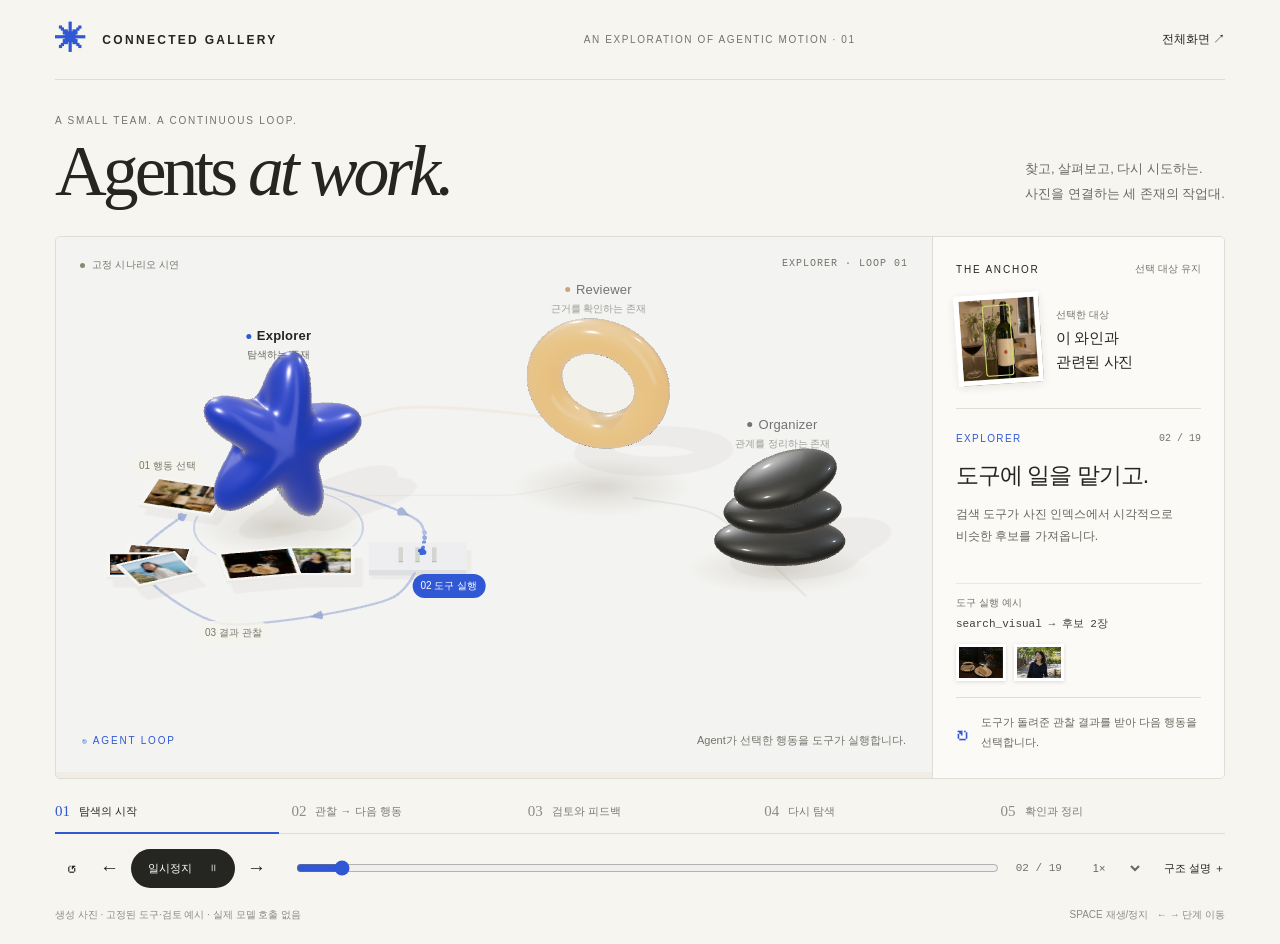
==== docs/presentations/agent-loop/index.html @ 2af5c552 "feat: add animated agent loop presentation" ====
<!doctype html>
<html lang="ko">
<head>
  <meta charset="utf-8">
  <meta name="viewport" content="width=device-width,initial-scale=1">
  <meta name="color-scheme" content="light">
  <title>Agents at work · Connected Gallery</title>
  <link rel="icon" href="data:,">
  <link rel="stylesheet" href="style.css">
  <script type="module" src="app.js"></script>
</head>
<body>
  <header class="masthead">
    <span class="brand"><span class="brand-symbol" aria-hidden="true">✳</span> CONNECTED GALLERY</span>
    <span class="edition">AN EXPLORATION OF AGENTIC MOTION · 01</span>
    <button class="quiet-button" id="fullscreen" type="button">전체화면 ↗</button>
  </header>
  <main>
    <div class="intro">
      <div><p class="eyebrow">A SMALL TEAM. A CONTINUOUS LOOP.</p><h1>Agents <em>at work.</em></h1></div>
      <p class="intro-copy">찾고, 살펴보고, 다시 시도하는.<br>사진을 연결하는 세 존재의 작업대.</p>
    </div>
    <div class="workbench">
      <section class="stage" aria-label="추상 agent가 사진을 탐색하고 검토하고 정리하는 입체 시연">
        <div class="stage-top"><span class="demo-label"><i></i> 고정 시나리오 시연</span><span id="scene-count">EXPLORER · LOOP 01</span></div>
        <div id="viewport" role="img" aria-label="파란 탐색 agent, 호박색 검토 agent, 검은 정리 agent와 사진 작업대"></div>
        <div id="fallback" class="fallback" hidden><img src="assets/concept.png" alt="파란 유기체, 호박색 렌즈, 검은 모듈이 사진을 다루는 콘셉트"><span>이 환경에서는 3D 대신 콘셉트 이미지를 표시합니다. 단계 설명과 재생은 사용할 수 있습니다.</span></div>
        <div id="scene-labels" aria-hidden="true">
          <div class="agent-label" data-marker="explorer"><span class="agent-dot blue"></span><b>Explorer</b><small>탐색하는 존재</small></div>
          <div class="agent-label" data-marker="reviewer"><span class="agent-dot amber"></span><b>Reviewer</b><small>근거를 확인하는 존재</small></div>
          <div class="agent-label" data-marker="organizer"><span class="agent-dot ink"></span><b>Organizer</b><small>관계를 정리하는 존재</small></div>
          <span class="orbit-label" data-marker="decide">01 행동 선택</span>
          <span class="orbit-label" data-marker="tool">02 도구 실행</span>
          <span class="orbit-label" data-marker="observe">03 결과 관찰</span>
          <span class="feedback-label" data-marker="feedback">근거 부족 · 한 번 더 탐색</span>
        </div>
        <div class="stage-bottom"><span id="loop-indicator">↻ AGENT LOOP</span><p id="motion-caption">관찰한 결과가 다음 행동을 바꿉니다.</p></div>
      </section>
      <aside class="inspector">
        <div class="anchor-heading"><span class="eyebrow">THE ANCHOR</span><span class="anchor-lock">선택 대상 유지</span></div>
        <div class="anchor"><div class="photo photo-0" role="img" aria-label="빨간 원 라벨의 와인병을 선택한 가상 사진"><span class="selection-box"></span></div><div><span class="small-label">선택한 대상</span><h2>이 와인과<br>관련된 사진</h2></div></div>
        <div class="action-panel" aria-live="polite" aria-atomic="true">
          <div class="action-eyebrow"><span id="active-agent">EXPLORER</span><span id="step-count">01 / 19</span></div>
          <h2 id="action-title">어디서부터 찾을까.</h2><p id="action-description">선택한 와인 사진을 출발점으로 시각 검색 도구를 선택합니다.</p>
          <div class="tool-evidence"><span id="evidence-label">선택한 도구</span><code id="evidence-value">search_visual</code></div>
          <div id="photo-evidence" class="photo-evidence"></div>
        </div>
        <div class="loop-note"><span id="note-symbol" aria-hidden="true">↻</span><p id="loop-note">도구가 돌려준 관찰 결과를 받아<br>다음 행동을 선택합니다.</p></div>
      </aside>
    </div>
    <section class="playback" aria-label="시연 재생 조작">
      <div class="chapter-nav" id="chapters" aria-label="시연 장면 선택"></div>
      <div class="transport">
        <div class="transport-buttons"><button id="restart" class="icon-button" type="button" aria-label="처음으로">↺</button><button id="previous" class="icon-button" type="button" aria-label="이전 단계">←</button><button id="play" class="play-button" type="button">재생 <span aria-hidden="true">▶</span></button><button id="next" class="icon-button" type="button" aria-label="다음 단계">→</button></div>
        <label class="scrubber"><span class="sr-only">시연 단계</span><input id="scrubber" type="range" min="0" max="18" step="1" value="0"><span id="progress-label">01 / 19</span></label>
        <label class="speed"><span class="sr-only">재생 속도</span><select id="speed"><option value="0.65">0.65×</option><option value="1" selected>1×</option><option value="1.5">1.5×</option><option value="2">2×</option></select></label>
        <button id="notes-toggle" type="button" class="quiet-button" aria-expanded="false" aria-controls="presenter-notes">구조 설명 ＋</button>
      </div>
    </section>
    <section id="presenter-notes" class="presenter-notes" hidden>
      <div><span class="eyebrow">INNER LOOP</span><h3>도구의 응답이 다시 agent에게.</h3><p>Explorer는 행동을 선택하고 도구를 실행합니다. 도구의 출력은 다음 모델 입력으로 돌아옵니다. 검색 결과를 받으면 사진을 직접 확인하고, 확인한 결과를 바탕으로 후보를 제출합니다.</p></div>
      <div><span class="eyebrow">REVIEW FEEDBACK</span><h3>검토의 피드백은 조건부로.</h3><p>이 시연에서는 첫 후보가 모두 검토를 통과하지 못합니다. 선택 대상은 유효하고 결과는 불완전하며 실행 예산이 남아 있어, 검토 피드백으로 한 번 재탐색합니다. 항상 돌아가는 무한 loop는 아닙니다.</p></div>
      <div><span class="eyebrow">EXIT CONDITION</span><h3>확인된 사진으로 결과를 구성.</h3><p>결과 정리기가 연결된 구성을 시연합니다. 확인된 후보의 관계를 묶고 종료합니다. 실제 실행에서는 빈 결과나 불완전한 결과로 끝날 수도 있습니다. 이 화면의 사진·판정·시간은 설명을 위한 예시입니다.</p></div>
    </section>
    <p id="load-notice" class="load-notice">화면이 시작되지 않으면 이 폴더의 <strong>start.ps1</strong>로 열어주세요.</p>
    <footer><span>생성 사진 · 고정된 도구·검토 예시 · 실제 모델 호출 없음</span><span class="keyboard-hint">SPACE 재생/정지 &nbsp; ← → 단계 이동</span></footer>
  </main>
</body>
</html>
---- docs/presentations/agent-loop/style.css ----
@font-face{font-family:StudioSerif;src:local('Georgia');font-display:swap}
:root{color-scheme:light;--paper:#f7f5f0;--ink:#252521;--muted:#73736b;--line:#deded4;--blue:#3158d4;--amber:#ad7139}
*{box-sizing:border-box}body{margin:0;background:var(--paper);color:var(--ink);font-family:'Segoe UI','Malgun Gothic',sans-serif;-webkit-font-smoothing:antialiased}button,select,input{font:inherit}button,a,select,input{-webkit-tap-highlight-color:transparent}button{cursor:pointer}button:disabled{cursor:default;opacity:.35}button:focus-visible,a:focus-visible,select:focus-visible,input:focus-visible{outline:2px solid var(--blue);outline-offset:5px}button{color:inherit}button:hover:not(:disabled){filter:brightness(.94)}a{color:inherit;text-decoration:none}[hidden]{display:none!important}.sr-only{position:absolute;width:1px;height:1px;padding:0;margin:-1px;overflow:hidden;clip:rect(0,0,0,0);white-space:nowrap;border:0}
.masthead{height:80px;margin:0 4.3%;display:flex;align-items:center;justify-content:space-between;border-bottom:1px solid var(--line);gap:20px}.brand{display:flex;align-items:center;gap:14px;letter-spacing:2.3px;font-size:12px;font-weight:600}.brand-symbol{font-size:31px;color:var(--blue);line-height:1}.edition{color:var(--muted);font-size:10px;letter-spacing:1.6px}.quiet-button{border:0;background:transparent;font-size:12px;white-space:nowrap;padding:10px 0}.masthead .quiet-button{font-size:12px}main{max-width:1680px;margin:0 auto;padding:35px 4.3% 0}.intro{display:flex;align-items:flex-end;justify-content:space-between;gap:24px;margin-bottom:27px}.eyebrow{font-size:10px;letter-spacing:1.8px;font-weight:500}.intro .eyebrow{margin:0 0 8px;color:var(--muted)}h1{font-family:StudioSerif,Georgia,'Times New Roman',serif;font-weight:400;font-size:clamp(48px,5.6vw,84px);letter-spacing:-4px;line-height:1.05;margin:0}h1 em{font-weight:400}.intro-copy{font-size:13px;line-height:1.9;color:#696960;margin:0 0 3px;word-break:keep-all}
.workbench{display:grid;grid-template-columns:minmax(0,1fr) 292px;border:1px solid var(--line);border-radius:5px;overflow:hidden;background:#efede6}.stage{min-width:0;position:relative;height:535px;overflow:hidden}.stage-top{position:absolute;z-index:3;left:24px;right:24px;top:21px;display:flex;justify-content:space-between;gap:10px;font-size:10px;letter-spacing:1px;color:#74736b}.demo-label{display:flex;align-items:center;gap:7px;letter-spacing:.2px}.demo-label i{width:5px;height:5px;border-radius:50%;background:#8a886e}.stage-top>span:last-child{font-family:monospace}#viewport{position:absolute;inset:0}#viewport canvas{width:100%;height:100%;display:block}.stage-bottom{position:absolute;bottom:24px;left:26px;right:26px;display:flex;align-items:center;justify-content:space-between;gap:12px;pointer-events:none}.stage-bottom>span{font-size:10px;letter-spacing:1.8px;color:var(--blue)}.stage-bottom p{font-size:11px;color:#74736b;margin:0;text-align:right}.agent-label{position:absolute;transform:translate(-50%,-50%);text-align:center;white-space:nowrap;pointer-events:none;transition:opacity .35s;opacity:.62}.agent-label b{font-size:13px;font-weight:500;letter-spacing:.2px}.agent-label small{font-size:10px;display:block;margin-top:4px;color:#68685f}.agent-dot{display:inline-block;width:5px;height:5px;border-radius:100%;vertical-align:middle;margin-right:6px}.blue{background:var(--blue)}.amber{background:var(--amber)}.ink{background:var(--ink)}.agent-label.active{opacity:1}.agent-label.active b{font-weight:650}.orbit-label{position:absolute;transform:translate(-50%,-50%);font-size:10px;white-space:nowrap;color:#77786e;padding:5px 8px;border-radius:20px;background:#f4f2ecda;transition:color .2s,background .2s}.orbit-label.active{color:#fff;background:var(--blue)}.feedback-label{position:absolute;transform:translate(-50%,-50%);font-size:11px;color:#935b29;white-space:nowrap;background:#fff2dc;padding:6px 10px;border-radius:3px;opacity:0;transition:opacity .3s}.feedback-label.active{opacity:1}
.inspector{position:relative;background:#fbfaf7;border-left:1px solid var(--line);padding:25px 23px;display:flex;flex-direction:column}.anchor-heading{display:flex;align-items:center;justify-content:space-between;gap:8px}.anchor-lock{font-size:10px;color:var(--muted)}.anchor{display:flex;gap:15px;align-items:center;padding:18px 0 24px;border-bottom:1px solid var(--line)}.photo{background-image:url('assets/gallery.png');background-size:300% 200%;background-repeat:no-repeat;position:relative}.photo-0{background-position:0 0}.photo-1{background-position:50% 0}.photo-2{background-position:100% 0}.photo-3{background-position:0 100%}.photo-4{background-position:50% 100%}.photo-5{background-position:100% 100%}.anchor .photo{width:85px;height:90px;border:5px solid white;box-shadow:0 2px 8px #27251e18;background-size:360% 200%;flex-shrink:0;transform:rotate(-4deg)}.selection-box{position:absolute;inset:7% 32% 4% 31%;border:1.5px solid #c9e26f;border-radius:3px}.small-label{font-size:10px;color:var(--muted)}.anchor h2{font-size:15px;font-weight:500;line-height:1.6;margin:4px 0 0;letter-spacing:-.4px}.action-panel{padding-top:24px;flex:1}.action-eyebrow{display:flex;justify-content:space-between;gap:10px;font-size:10px;letter-spacing:1.4px;color:var(--blue)}#step-count{color:var(--muted);font-family:monospace;letter-spacing:0}.action-panel h2{font-size:23px;line-height:1.5;font-weight:500;margin:14px 0 10px;letter-spacing:-1px;word-break:keep-all}.action-panel p{font-size:12px;line-height:1.85;margin:0;color:#66665d;word-break:keep-all;min-height:66px}.tool-evidence{margin-top:14px;padding-top:12px;border-top:1px solid #e8e7e0;display:flex;flex-direction:column;gap:6px}.tool-evidence>span{font-size:10px;color:var(--muted)}.tool-evidence code{font:11px/1.5 Consolas,monospace;overflow-wrap:anywhere;color:#3d423d}.photo-evidence{display:flex;gap:8px;margin-top:12px;min-height:39px}.evidence-thumb{width:50px;height:37px;border:3px solid white;box-shadow:0 1px 4px #0002}.evidence-thumb.rejected{filter:grayscale(.8);opacity:.55}.evidence-thumb.supported{outline:1px solid #777f56}.loop-note{display:flex;gap:12px;align-items:center;border-top:1px solid var(--line);padding-top:15px;margin-top:14px}.loop-note>span{font-size:26px;color:var(--blue)}.loop-note p{font-size:11px;line-height:1.8;color:#686a60;margin:0;word-break:keep-all}
.playback{margin-top:24px}.chapter-nav{display:flex;justify-content:space-between;border-bottom:1px solid var(--line);gap:12px}.chapter-button{flex:1;border:0;background:transparent;text-align:left;position:relative;padding:0 0 13px;display:flex;gap:9px;align-items:center;white-space:nowrap;font-size:11px;color:#7b7b72}.chapter-button>span{font-family:Georgia,serif;font-size:15px;color:#8d8d83}.chapter-button[aria-current=step]{color:var(--ink)}.chapter-button[aria-current=step]::after{content:'';position:absolute;bottom:-1px;height:2px;background:var(--blue);left:0;right:0}.chapter-button[aria-current=step]>span{color:var(--blue)}.transport{display:flex;align-items:center;gap:21px;padding:15px 0}.transport-buttons{display:flex;align-items:center;gap:5px}.icon-button{border:0;background:transparent;width:33px;height:34px;font-size:19px;display:grid;place-items:center}.play-button{border:0;background:var(--ink);color:#fff;border-radius:30px;min-width:104px;display:flex;justify-content:space-between;align-items:center;gap:14px;font-size:11px;padding:12px 17px}.play-button span{font-size:9px}.scrubber{display:flex;align-items:center;gap:15px;flex:1;min-width:90px}.scrubber input{width:100%;min-width:30px;accent-color:var(--blue);cursor:pointer;height:20px}.scrubber>span:last-child{white-space:nowrap;color:var(--muted);font:11px monospace}.speed select{border:0;background:transparent;padding:6px;font-size:11px;color:#65665d}.transport>.quiet-button{font-size:11px}.presenter-notes{display:grid;grid-template-columns:repeat(3,1fr);gap:32px;border-top:1px solid var(--line);padding:24px 0}.presenter-notes .eyebrow{color:var(--blue)}.presenter-notes h3{font-size:16px;font-weight:500;letter-spacing:-.5px}.presenter-notes p{font-size:12px;line-height:1.9;color:#68695f;word-break:keep-all}footer{display:flex;justify-content:space-between;gap:12px;padding:5px 0 22px;font-size:10px;color:#8a8a80}.load-notice{font-size:12px;color:#8b652c}.fallback{position:absolute;inset:58px 20px 64px;display:flex;align-items:center;justify-content:center;flex-direction:column;gap:15px}.fallback img{width:100%;max-height:340px;object-fit:contain;border-radius:4px}.fallback span{font-size:12px;line-height:1.7;color:var(--muted)}
@media(min-width:1600px){.stage{height:610px}.inspector{padding:30px}.workbench{grid-template-columns:minmax(0,1fr) 330px}.action-panel p{font-size:13px}}
@media(max-width:1100px){main{padding-top:25px}.stage{height:500px}.workbench{grid-template-columns:minmax(0,1fr) 255px}.inspector{padding:22px 18px}.edition{display:none}.intro-copy{font-size:12px}.stage-top{left:18px;right:18px}.stage-bottom{left:18px;right:18px;flex-direction:column;align-items:flex-start;gap:7px}.action-panel h2{font-size:21px}.agent-label small{display:none}.agent-label b{font-size:11px}.orbit-label{font-size:9px;padding:4px 6px}.chapter-button{font-size:10px;gap:5px}.transport{gap:13px}}
@media(max-width:760px){.masthead{height:65px;margin:0 5%}.brand{font-size:10px;letter-spacing:1.5px;gap:8px}.brand-symbol{font-size:25px}main{padding:24px 5% 0}.intro{align-items:flex-start;flex-direction:column;gap:12px;margin-bottom:20px}h1{font-size:56px;letter-spacing:-3px}.intro-copy{font-size:12px}.intro-copy br{display:none}.intro .eyebrow{font-size:9px}.workbench{grid-template-columns:1fr}.stage{height:440px}.inspector{border-left:0;border-top:1px solid var(--line);display:grid;grid-template-columns:1fr 1.2fr;gap:10px 24px;padding:22px}.anchor-heading{grid-column:1/-1}.anchor{border-bottom:0;align-self:start;padding:8px 0}.anchor .photo{width:66px;height:80px}.anchor h2{font-size:12px}.action-panel{padding:6px 0 0;grid-column:2;grid-row:2/4}.action-panel h2{font-size:20px;margin-top:8px}.action-panel p{font-size:11px;min-height:0}.loop-note{align-self:end;grid-column:1;grid-row:3;margin-top:0}.loop-note>span{display:none}.loop-note p{font-size:10px}.photo-evidence{margin-top:8px}.stage-top{font-size:9px}.agent-label small{display:block;font-size:9px}.agent-label b{font-size:11px}.chapter-nav{flex-wrap:wrap;gap:12px 15px}.chapter-button{flex:0 0 calc(33.33% - 10px);font-size:10px;padding-bottom:9px}.transport{flex-wrap:wrap;gap:10px 12px}.scrubber{order:4;flex-basis:100%}.transport>.quiet-button{margin-left:auto}.presenter-notes{grid-template-columns:1fr;gap:12px}footer{font-size:9px;line-height:1.7;flex-direction:column;gap:5px}.keyboard-hint{display:none}.stage-bottom p{font-size:10px}.stage-bottom>span{font-size:9px}.feedback-label{font-size:9px}.orbit-label{font-size:9px}}
@media(max-width:420px){h1{font-size:48px}.stage{height:375px}.inspector{grid-template-columns:1fr;padding:19px}.anchor-heading{grid-column:1}.anchor{padding-bottom:12px;border-bottom:1px solid var(--line)}.anchor .photo{width:70px;height:65px}.anchor h2 br{display:none}.action-panel{grid-column:1;grid-row:auto}.loop-note{grid-column:1;grid-row:auto}.action-panel p{font-size:12px}.agent-label small{display:none}.stage-top>span:last-child{font-size:8px}.agent-label b{font-size:10px}.stage-top{left:12px;right:12px}.stage-bottom{left:14px}.orbit-label{font-size:9px;padding:3px 5px}.play-button{min-width:99px}.transport-buttons{gap:1px}.transport{gap:10px}.transport>.quiet-button{font-size:10px}.speed select{padding:4px}}
@media(prefers-reduced-motion:reduce){*,*::before,*::after{transition:none!important;scroll-behavior:auto!important}}
@media(max-width:420px){.stage{height:290px}.chapter-nav{display:grid;grid-template-columns:1fr 1fr;gap:12px}.chapter-button{white-space:normal}.transport>.quiet-button{margin-left:auto}.intro-copy br::after{content:' '}.feedback-label{transform:translate(-50%,-125%)}.stage-bottom{bottom:14px}}
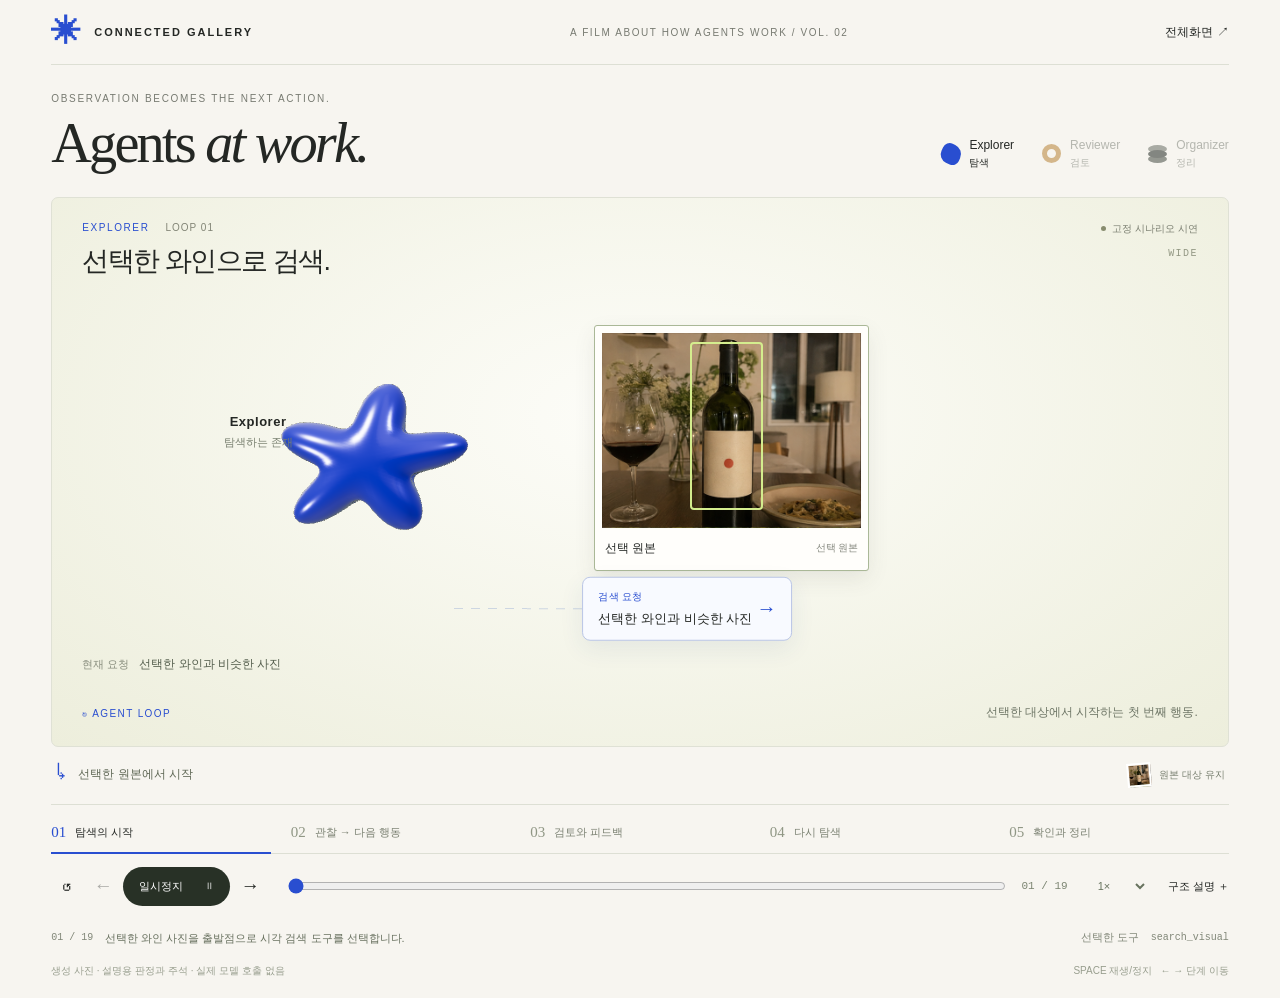
==== commit cf856ba4: "feat: make agent loop actions legible with cinematic camera shots" ====
--- a/docs/presentations/agent-loop/index.html
+++ b/docs/presentations/agent-loop/index.html
@@ -1,69 +1,26 @@
 <!doctype html>
 <html lang="ko">
-<head>
-  <meta charset="utf-8">
-  <meta name="viewport" content="width=device-width,initial-scale=1">
-  <meta name="color-scheme" content="light">
-  <title>Agents at work · Connected Gallery</title>
-  <link rel="icon" href="data:,">
-  <link rel="stylesheet" href="style.css">
-  <script type="module" src="app.js"></script>
-</head>
+<head><meta charset="utf-8"><meta name="viewport" content="width=device-width,initial-scale=1"><meta name="color-scheme" content="light"><title>Agents at work · Connected Gallery</title><link rel="icon" href="data:,"><link rel="stylesheet" href="style.css"><script type="module" src="app.js"></script></head>
 <body>
-  <header class="masthead">
-    <span class="brand"><span class="brand-symbol" aria-hidden="true">✳</span> CONNECTED GALLERY</span>
-    <span class="edition">AN EXPLORATION OF AGENTIC MOTION · 01</span>
-    <button class="quiet-button" id="fullscreen" type="button">전체화면 ↗</button>
-  </header>
+  <header class="masthead"><span class="brand"><span class="brand-symbol" aria-hidden="true">✳</span> CONNECTED GALLERY</span><span class="edition">A FILM ABOUT HOW AGENTS WORK / VOL. 02</span><button class="quiet-button" id="fullscreen" type="button">전체화면 ↗</button></header>
   <main>
-    <div class="intro">
-      <div><p class="eyebrow">A SMALL TEAM. A CONTINUOUS LOOP.</p><h1>Agents <em>at work.</em></h1></div>
-      <p class="intro-copy">찾고, 살펴보고, 다시 시도하는.<br>사진을 연결하는 세 존재의 작업대.</p>
-    </div>
-    <div class="workbench">
-      <section class="stage" aria-label="추상 agent가 사진을 탐색하고 검토하고 정리하는 입체 시연">
-        <div class="stage-top"><span class="demo-label"><i></i> 고정 시나리오 시연</span><span id="scene-count">EXPLORER · LOOP 01</span></div>
-        <div id="viewport" role="img" aria-label="파란 탐색 agent, 호박색 검토 agent, 검은 정리 agent와 사진 작업대"></div>
-        <div id="fallback" class="fallback" hidden><img src="assets/concept.png" alt="파란 유기체, 호박색 렌즈, 검은 모듈이 사진을 다루는 콘셉트"><span>이 환경에서는 3D 대신 콘셉트 이미지를 표시합니다. 단계 설명과 재생은 사용할 수 있습니다.</span></div>
-        <div id="scene-labels" aria-hidden="true">
-          <div class="agent-label" data-marker="explorer"><span class="agent-dot blue"></span><b>Explorer</b><small>탐색하는 존재</small></div>
-          <div class="agent-label" data-marker="reviewer"><span class="agent-dot amber"></span><b>Reviewer</b><small>근거를 확인하는 존재</small></div>
-          <div class="agent-label" data-marker="organizer"><span class="agent-dot ink"></span><b>Organizer</b><small>관계를 정리하는 존재</small></div>
-          <span class="orbit-label" data-marker="decide">01 행동 선택</span>
-          <span class="orbit-label" data-marker="tool">02 도구 실행</span>
-          <span class="orbit-label" data-marker="observe">03 결과 관찰</span>
-          <span class="feedback-label" data-marker="feedback">근거 부족 · 한 번 더 탐색</span>
-        </div>
-        <div class="stage-bottom"><span id="loop-indicator">↻ AGENT LOOP</span><p id="motion-caption">관찰한 결과가 다음 행동을 바꿉니다.</p></div>
-      </section>
-      <aside class="inspector">
-        <div class="anchor-heading"><span class="eyebrow">THE ANCHOR</span><span class="anchor-lock">선택 대상 유지</span></div>
-        <div class="anchor"><div class="photo photo-0" role="img" aria-label="빨간 원 라벨의 와인병을 선택한 가상 사진"><span class="selection-box"></span></div><div><span class="small-label">선택한 대상</span><h2>이 와인과<br>관련된 사진</h2></div></div>
-        <div class="action-panel" aria-live="polite" aria-atomic="true">
-          <div class="action-eyebrow"><span id="active-agent">EXPLORER</span><span id="step-count">01 / 19</span></div>
-          <h2 id="action-title">어디서부터 찾을까.</h2><p id="action-description">선택한 와인 사진을 출발점으로 시각 검색 도구를 선택합니다.</p>
-          <div class="tool-evidence"><span id="evidence-label">선택한 도구</span><code id="evidence-value">search_visual</code></div>
-          <div id="photo-evidence" class="photo-evidence"></div>
-        </div>
-        <div class="loop-note"><span id="note-symbol" aria-hidden="true">↻</span><p id="loop-note">도구가 돌려준 관찰 결과를 받아<br>다음 행동을 선택합니다.</p></div>
-      </aside>
-    </div>
-    <section class="playback" aria-label="시연 재생 조작">
-      <div class="chapter-nav" id="chapters" aria-label="시연 장면 선택"></div>
-      <div class="transport">
-        <div class="transport-buttons"><button id="restart" class="icon-button" type="button" aria-label="처음으로">↺</button><button id="previous" class="icon-button" type="button" aria-label="이전 단계">←</button><button id="play" class="play-button" type="button">재생 <span aria-hidden="true">▶</span></button><button id="next" class="icon-button" type="button" aria-label="다음 단계">→</button></div>
-        <label class="scrubber"><span class="sr-only">시연 단계</span><input id="scrubber" type="range" min="0" max="18" step="1" value="0"><span id="progress-label">01 / 19</span></label>
-        <label class="speed"><span class="sr-only">재생 속도</span><select id="speed"><option value="0.65">0.65×</option><option value="1" selected>1×</option><option value="1.5">1.5×</option><option value="2">2×</option></select></label>
-        <button id="notes-toggle" type="button" class="quiet-button" aria-expanded="false" aria-controls="presenter-notes">구조 설명 ＋</button>
-      </div>
+    <div class="intro"><div><span class="eyebrow">OBSERVATION BECOMES THE NEXT ACTION.</span><h1>Agents <em>at work.</em></h1></div><div class="cast" aria-label="Agent 역할"><span data-cast="explorer"><i class="cast-blob"></i>Explorer <small>탐색</small></span><span data-cast="reviewer"><i class="cast-ring"></i>Reviewer <small>검토</small></span><span data-cast="organizer"><i class="cast-stack"></i>Organizer <small>정리</small></span></div></div>
+    <section class="stage" data-shot="decide" aria-label="현재 agent의 행동과 사진을 따라가는 시연">
+      <div class="film-heading"><div><div class="action-eyebrow"><span id="active-agent">EXPLORER</span><span id="scene-count">LOOP 01</span></div><h2 id="action-title">어디서부터 찾을까.</h2></div><div class="film-meta"><span class="demo-label"><i></i> 고정 시나리오 시연</span><span id="camera-label">WIDE</span></div></div>
+      <div id="photo-stage-overlay"></div>
+      <div id="viewport" role="img" aria-label="파란 유기체, 호박색 렌즈, 검은 모듈이 사진과 단서를 다루는 입체 장면"></div>
+      <div id="fallback" class="fallback" hidden><img src="assets/concept.png" alt="추상 agent의 승인된 콘셉트"><span>3D 대체 화면 · 아래 조작으로 단계 설명을 볼 수 있습니다.</span></div>
+      <div id="scene-labels" aria-hidden="true"><div class="agent-label" data-marker="explorer"><b>Explorer</b><small>탐색하는 존재</small></div><div class="agent-label" data-marker="reviewer"><b>Reviewer</b><small>독립적인 검토</small></div><div class="agent-label" data-marker="organizer"><b>Organizer</b><small>관계를 정리</small></div></div>
+      <div id="payload" data-direction="outbound"><span id="payload-title">검색 요청</span><strong id="payload-detail">선택한 와인과 비슷한 사진</strong><span class="payload-arrow" aria-hidden="true">→</span></div>
+      <div class="request-tag"><span>현재 요청</span><strong id="request-text">선택한 와인과 비슷한 사진</strong></div>
+      <div class="stage-bottom"><span id="loop-indicator">↻ AGENT LOOP</span><p id="motion-caption">선택한 대상에서 시작하는 첫 번째 행동.</p></div>
     </section>
-    <section id="presenter-notes" class="presenter-notes" hidden>
-      <div><span class="eyebrow">INNER LOOP</span><h3>도구의 응답이 다시 agent에게.</h3><p>Explorer는 행동을 선택하고 도구를 실행합니다. 도구의 출력은 다음 모델 입력으로 돌아옵니다. 검색 결과를 받으면 사진을 직접 확인하고, 확인한 결과를 바탕으로 후보를 제출합니다.</p></div>
-      <div><span class="eyebrow">REVIEW FEEDBACK</span><h3>검토의 피드백은 조건부로.</h3><p>이 시연에서는 첫 후보가 모두 검토를 통과하지 못합니다. 선택 대상은 유효하고 결과는 불완전하며 실행 예산이 남아 있어, 검토 피드백으로 한 번 재탐색합니다. 항상 돌아가는 무한 loop는 아닙니다.</p></div>
-      <div><span class="eyebrow">EXIT CONDITION</span><h3>확인된 사진으로 결과를 구성.</h3><p>결과 정리기가 연결된 구성을 시연합니다. 확인된 후보의 관계를 묶고 종료합니다. 실제 실행에서는 빈 결과나 불완전한 결과로 끝날 수도 있습니다. 이 화면의 사진·판정·시간은 설명을 위한 예시입니다.</p></div>
-    </section>
+    <div class="observation-strip"><span class="observation-icon" aria-hidden="true">↳</span><p id="observation">선택한 원본에서 시작</p><span class="anchor-lock"><i class="photo photo-0"></i> 원본 대상 유지</span></div>
+    <section class="playback" aria-label="시연 재생 조작"><div class="chapter-nav" id="chapters" aria-label="장면 선택"></div><div class="transport"><div class="transport-buttons"><button id="restart" class="icon-button" type="button" aria-label="처음으로">↺</button><button id="previous" class="icon-button" type="button" aria-label="이전 단계">←</button><button id="play" class="play-button" type="button">재생 <span aria-hidden="true">▶</span></button><button id="next" class="icon-button" type="button" aria-label="다음 단계">→</button></div><label class="scrubber"><span class="sr-only">시연 단계</span><input id="scrubber" type="range" min="0" max="18" step="1" value="0"><span id="progress-label">01 / 19</span></label><label class="speed"><span class="sr-only">재생 속도</span><select id="speed"><option value="0.65">0.65×</option><option value="1" selected>1×</option><option value="1.5">1.5×</option><option value="2">2×</option></select></label><button id="notes-toggle" type="button" class="quiet-button" aria-expanded="false" aria-controls="presenter-notes">구조 설명 ＋</button></div></section>
+    <div class="action-context" aria-live="polite" aria-atomic="true"><span id="step-count">01 / 19</span><p id="action-description">선택한 와인 사진을 출발점으로 시각 검색 도구를 선택합니다.</p><span id="evidence-label">선택한 도구</span><code id="evidence-value">search_visual</code></div>
+    <section id="presenter-notes" class="presenter-notes" hidden><div><span class="eyebrow">INNER LOOP</span><h3>관찰이 다음 행동을 바꾼다.</h3><p>검색 → 후보 정보 반환 → 사진 확인 → 이미지 반환의 왕복을 두 차례 보여줍니다. 요청과 응답에 내용을 붙이고, 받은 관찰이 다음 행동 선택에도 남습니다. 카메라는 실제로 접근·이동한 뒤 읽을 수 있는 구도에 정착합니다.</p></div><div><span class="eyebrow">CONDITIONAL FEEDBACK</span><h3>근거를 가지고 한 번 더.</h3><p>첫 검토의 후보가 모두 미통과이고 결과가 불완전합니다. 원본 대상은 유효하고 응답·도구 예산이 남아 있어 한 번 재탐색합니다. 검토 피드백이 와인병의 구체적인 단서를 다음 검색에 반영합니다. 사진 위 표시는 시연용 주석입니다.</p></div><div><span class="eyebrow">EXIT CONDITION</span><h3>확인한 사진으로 마무리.</h3><p>결과 정리기가 연결된 구성의 예시입니다. 독립 검토를 통과한 두 후보를 정리합니다. 실제 실행은 부분 결과·빈 결과·실패로 끝날 수도 있습니다. 사진과 판정은 고정 시나리오이며 내부 사고나 실제 모델 실행 기록이 아닙니다.</p></div></section>
     <p id="load-notice" class="load-notice">화면이 시작되지 않으면 이 폴더의 <strong>start.ps1</strong>로 열어주세요.</p>
-    <footer><span>생성 사진 · 고정된 도구·검토 예시 · 실제 모델 호출 없음</span><span class="keyboard-hint">SPACE 재생/정지 &nbsp; ← → 단계 이동</span></footer>
+    <footer><span>생성 사진 · 설명용 판정과 주석 · 실제 모델 호출 없음</span><span>SPACE 재생/정지 &nbsp; ← → 단계 이동</span></footer>
   </main>
 </body>
 </html>
--- a/docs/presentations/agent-loop/style.css
+++ b/docs/presentations/agent-loop/style.css
@@ -1,13 +1,13 @@
-@font-face{font-family:StudioSerif;src:local('Georgia');font-display:swap}
-:root{color-scheme:light;--paper:#f7f5f0;--ink:#252521;--muted:#73736b;--line:#deded4;--blue:#3158d4;--amber:#ad7139}
-*{box-sizing:border-box}body{margin:0;background:var(--paper);color:var(--ink);font-family:'Segoe UI','Malgun Gothic',sans-serif;-webkit-font-smoothing:antialiased}button,select,input{font:inherit}button,a,select,input{-webkit-tap-highlight-color:transparent}button{cursor:pointer}button:disabled{cursor:default;opacity:.35}button:focus-visible,a:focus-visible,select:focus-visible,input:focus-visible{outline:2px solid var(--blue);outline-offset:5px}button{color:inherit}button:hover:not(:disabled){filter:brightness(.94)}a{color:inherit;text-decoration:none}[hidden]{display:none!important}.sr-only{position:absolute;width:1px;height:1px;padding:0;margin:-1px;overflow:hidden;clip:rect(0,0,0,0);white-space:nowrap;border:0}
-.masthead{height:80px;margin:0 4.3%;display:flex;align-items:center;justify-content:space-between;border-bottom:1px solid var(--line);gap:20px}.brand{display:flex;align-items:center;gap:14px;letter-spacing:2.3px;font-size:12px;font-weight:600}.brand-symbol{font-size:31px;color:var(--blue);line-height:1}.edition{color:var(--muted);font-size:10px;letter-spacing:1.6px}.quiet-button{border:0;background:transparent;font-size:12px;white-space:nowrap;padding:10px 0}.masthead .quiet-button{font-size:12px}main{max-width:1680px;margin:0 auto;padding:35px 4.3% 0}.intro{display:flex;align-items:flex-end;justify-content:space-between;gap:24px;margin-bottom:27px}.eyebrow{font-size:10px;letter-spacing:1.8px;font-weight:500}.intro .eyebrow{margin:0 0 8px;color:var(--muted)}h1{font-family:StudioSerif,Georgia,'Times New Roman',serif;font-weight:400;font-size:clamp(48px,5.6vw,84px);letter-spacing:-4px;line-height:1.05;margin:0}h1 em{font-weight:400}.intro-copy{font-size:13px;line-height:1.9;color:#696960;margin:0 0 3px;word-break:keep-all}
-.workbench{display:grid;grid-template-columns:minmax(0,1fr) 292px;border:1px solid var(--line);border-radius:5px;overflow:hidden;background:#efede6}.stage{min-width:0;position:relative;height:535px;overflow:hidden}.stage-top{position:absolute;z-index:3;left:24px;right:24px;top:21px;display:flex;justify-content:space-between;gap:10px;font-size:10px;letter-spacing:1px;color:#74736b}.demo-label{display:flex;align-items:center;gap:7px;letter-spacing:.2px}.demo-label i{width:5px;height:5px;border-radius:50%;background:#8a886e}.stage-top>span:last-child{font-family:monospace}#viewport{position:absolute;inset:0}#viewport canvas{width:100%;height:100%;display:block}.stage-bottom{position:absolute;bottom:24px;left:26px;right:26px;display:flex;align-items:center;justify-content:space-between;gap:12px;pointer-events:none}.stage-bottom>span{font-size:10px;letter-spacing:1.8px;color:var(--blue)}.stage-bottom p{font-size:11px;color:#74736b;margin:0;text-align:right}.agent-label{position:absolute;transform:translate(-50%,-50%);text-align:center;white-space:nowrap;pointer-events:none;transition:opacity .35s;opacity:.62}.agent-label b{font-size:13px;font-weight:500;letter-spacing:.2px}.agent-label small{font-size:10px;display:block;margin-top:4px;color:#68685f}.agent-dot{display:inline-block;width:5px;height:5px;border-radius:100%;vertical-align:middle;margin-right:6px}.blue{background:var(--blue)}.amber{background:var(--amber)}.ink{background:var(--ink)}.agent-label.active{opacity:1}.agent-label.active b{font-weight:650}.orbit-label{position:absolute;transform:translate(-50%,-50%);font-size:10px;white-space:nowrap;color:#77786e;padding:5px 8px;border-radius:20px;background:#f4f2ecda;transition:color .2s,background .2s}.orbit-label.active{color:#fff;background:var(--blue)}.feedback-label{position:absolute;transform:translate(-50%,-50%);font-size:11px;color:#935b29;white-space:nowrap;background:#fff2dc;padding:6px 10px;border-radius:3px;opacity:0;transition:opacity .3s}.feedback-label.active{opacity:1}
-.inspector{position:relative;background:#fbfaf7;border-left:1px solid var(--line);padding:25px 23px;display:flex;flex-direction:column}.anchor-heading{display:flex;align-items:center;justify-content:space-between;gap:8px}.anchor-lock{font-size:10px;color:var(--muted)}.anchor{display:flex;gap:15px;align-items:center;padding:18px 0 24px;border-bottom:1px solid var(--line)}.photo{background-image:url('assets/gallery.png');background-size:300% 200%;background-repeat:no-repeat;position:relative}.photo-0{background-position:0 0}.photo-1{background-position:50% 0}.photo-2{background-position:100% 0}.photo-3{background-position:0 100%}.photo-4{background-position:50% 100%}.photo-5{background-position:100% 100%}.anchor .photo{width:85px;height:90px;border:5px solid white;box-shadow:0 2px 8px #27251e18;background-size:360% 200%;flex-shrink:0;transform:rotate(-4deg)}.selection-box{position:absolute;inset:7% 32% 4% 31%;border:1.5px solid #c9e26f;border-radius:3px}.small-label{font-size:10px;color:var(--muted)}.anchor h2{font-size:15px;font-weight:500;line-height:1.6;margin:4px 0 0;letter-spacing:-.4px}.action-panel{padding-top:24px;flex:1}.action-eyebrow{display:flex;justify-content:space-between;gap:10px;font-size:10px;letter-spacing:1.4px;color:var(--blue)}#step-count{color:var(--muted);font-family:monospace;letter-spacing:0}.action-panel h2{font-size:23px;line-height:1.5;font-weight:500;margin:14px 0 10px;letter-spacing:-1px;word-break:keep-all}.action-panel p{font-size:12px;line-height:1.85;margin:0;color:#66665d;word-break:keep-all;min-height:66px}.tool-evidence{margin-top:14px;padding-top:12px;border-top:1px solid #e8e7e0;display:flex;flex-direction:column;gap:6px}.tool-evidence>span{font-size:10px;color:var(--muted)}.tool-evidence code{font:11px/1.5 Consolas,monospace;overflow-wrap:anywhere;color:#3d423d}.photo-evidence{display:flex;gap:8px;margin-top:12px;min-height:39px}.evidence-thumb{width:50px;height:37px;border:3px solid white;box-shadow:0 1px 4px #0002}.evidence-thumb.rejected{filter:grayscale(.8);opacity:.55}.evidence-thumb.supported{outline:1px solid #777f56}.loop-note{display:flex;gap:12px;align-items:center;border-top:1px solid var(--line);padding-top:15px;margin-top:14px}.loop-note>span{font-size:26px;color:var(--blue)}.loop-note p{font-size:11px;line-height:1.8;color:#686a60;margin:0;word-break:keep-all}
-.playback{margin-top:24px}.chapter-nav{display:flex;justify-content:space-between;border-bottom:1px solid var(--line);gap:12px}.chapter-button{flex:1;border:0;background:transparent;text-align:left;position:relative;padding:0 0 13px;display:flex;gap:9px;align-items:center;white-space:nowrap;font-size:11px;color:#7b7b72}.chapter-button>span{font-family:Georgia,serif;font-size:15px;color:#8d8d83}.chapter-button[aria-current=step]{color:var(--ink)}.chapter-button[aria-current=step]::after{content:'';position:absolute;bottom:-1px;height:2px;background:var(--blue);left:0;right:0}.chapter-button[aria-current=step]>span{color:var(--blue)}.transport{display:flex;align-items:center;gap:21px;padding:15px 0}.transport-buttons{display:flex;align-items:center;gap:5px}.icon-button{border:0;background:transparent;width:33px;height:34px;font-size:19px;display:grid;place-items:center}.play-button{border:0;background:var(--ink);color:#fff;border-radius:30px;min-width:104px;display:flex;justify-content:space-between;align-items:center;gap:14px;font-size:11px;padding:12px 17px}.play-button span{font-size:9px}.scrubber{display:flex;align-items:center;gap:15px;flex:1;min-width:90px}.scrubber input{width:100%;min-width:30px;accent-color:var(--blue);cursor:pointer;height:20px}.scrubber>span:last-child{white-space:nowrap;color:var(--muted);font:11px monospace}.speed select{border:0;background:transparent;padding:6px;font-size:11px;color:#65665d}.transport>.quiet-button{font-size:11px}.presenter-notes{display:grid;grid-template-columns:repeat(3,1fr);gap:32px;border-top:1px solid var(--line);padding:24px 0}.presenter-notes .eyebrow{color:var(--blue)}.presenter-notes h3{font-size:16px;font-weight:500;letter-spacing:-.5px}.presenter-notes p{font-size:12px;line-height:1.9;color:#68695f;word-break:keep-all}footer{display:flex;justify-content:space-between;gap:12px;padding:5px 0 22px;font-size:10px;color:#8a8a80}.load-notice{font-size:12px;color:#8b652c}.fallback{position:absolute;inset:58px 20px 64px;display:flex;align-items:center;justify-content:center;flex-direction:column;gap:15px}.fallback img{width:100%;max-height:340px;object-fit:contain;border-radius:4px}.fallback span{font-size:12px;line-height:1.7;color:var(--muted)}
-@media(min-width:1600px){.stage{height:610px}.inspector{padding:30px}.workbench{grid-template-columns:minmax(0,1fr) 330px}.action-panel p{font-size:13px}}
-@media(max-width:1100px){main{padding-top:25px}.stage{height:500px}.workbench{grid-template-columns:minmax(0,1fr) 255px}.inspector{padding:22px 18px}.edition{display:none}.intro-copy{font-size:12px}.stage-top{left:18px;right:18px}.stage-bottom{left:18px;right:18px;flex-direction:column;align-items:flex-start;gap:7px}.action-panel h2{font-size:21px}.agent-label small{display:none}.agent-label b{font-size:11px}.orbit-label{font-size:9px;padding:4px 6px}.chapter-button{font-size:10px;gap:5px}.transport{gap:13px}}
-@media(max-width:760px){.masthead{height:65px;margin:0 5%}.brand{font-size:10px;letter-spacing:1.5px;gap:8px}.brand-symbol{font-size:25px}main{padding:24px 5% 0}.intro{align-items:flex-start;flex-direction:column;gap:12px;margin-bottom:20px}h1{font-size:56px;letter-spacing:-3px}.intro-copy{font-size:12px}.intro-copy br{display:none}.intro .eyebrow{font-size:9px}.workbench{grid-template-columns:1fr}.stage{height:440px}.inspector{border-left:0;border-top:1px solid var(--line);display:grid;grid-template-columns:1fr 1.2fr;gap:10px 24px;padding:22px}.anchor-heading{grid-column:1/-1}.anchor{border-bottom:0;align-self:start;padding:8px 0}.anchor .photo{width:66px;height:80px}.anchor h2{font-size:12px}.action-panel{padding:6px 0 0;grid-column:2;grid-row:2/4}.action-panel h2{font-size:20px;margin-top:8px}.action-panel p{font-size:11px;min-height:0}.loop-note{align-self:end;grid-column:1;grid-row:3;margin-top:0}.loop-note>span{display:none}.loop-note p{font-size:10px}.photo-evidence{margin-top:8px}.stage-top{font-size:9px}.agent-label small{display:block;font-size:9px}.agent-label b{font-size:11px}.chapter-nav{flex-wrap:wrap;gap:12px 15px}.chapter-button{flex:0 0 calc(33.33% - 10px);font-size:10px;padding-bottom:9px}.transport{flex-wrap:wrap;gap:10px 12px}.scrubber{order:4;flex-basis:100%}.transport>.quiet-button{margin-left:auto}.presenter-notes{grid-template-columns:1fr;gap:12px}footer{font-size:9px;line-height:1.7;flex-direction:column;gap:5px}.keyboard-hint{display:none}.stage-bottom p{font-size:10px}.stage-bottom>span{font-size:9px}.feedback-label{font-size:9px}.orbit-label{font-size:9px}}
-@media(max-width:420px){h1{font-size:48px}.stage{height:375px}.inspector{grid-template-columns:1fr;padding:19px}.anchor-heading{grid-column:1}.anchor{padding-bottom:12px;border-bottom:1px solid var(--line)}.anchor .photo{width:70px;height:65px}.anchor h2 br{display:none}.action-panel{grid-column:1;grid-row:auto}.loop-note{grid-column:1;grid-row:auto}.action-panel p{font-size:12px}.agent-label small{display:none}.stage-top>span:last-child{font-size:8px}.agent-label b{font-size:10px}.stage-top{left:12px;right:12px}.stage-bottom{left:14px}.orbit-label{font-size:9px;padding:3px 5px}.play-button{min-width:99px}.transport-buttons{gap:1px}.transport{gap:10px}.transport>.quiet-button{font-size:10px}.speed select{padding:4px}}
-@media(prefers-reduced-motion:reduce){*,*::before,*::after{transition:none!important;scroll-behavior:auto!important}}
-@media(max-width:420px){.stage{height:290px}.chapter-nav{display:grid;grid-template-columns:1fr 1fr;gap:12px}.chapter-button{white-space:normal}.transport>.quiet-button{margin-left:auto}.intro-copy br::after{content:' '}.feedback-label{transform:translate(-50%,-125%)}.stage-bottom{bottom:14px}}
+:root{color-scheme:light;--paper:#f7f5f0;--ink:#242724;--muted:#777a71;--line:#dddfd4;--blue:#294ed0;--amber:#a76723}*{box-sizing:border-box}body{margin:0;background:var(--paper);color:var(--ink);font-family:'Segoe UI','Malgun Gothic',sans-serif;-webkit-font-smoothing:antialiased}button,select,input{font:inherit}button{cursor:pointer;color:inherit}button:disabled{opacity:.35;cursor:default}button:hover:not(:disabled){filter:brightness(.92)}button:focus-visible,select:focus-visible,input:focus-visible{outline:2px solid var(--blue);outline-offset:4px}[hidden]{display:none!important}.sr-only{position:absolute;width:1px;height:1px;overflow:hidden;clip:rect(0,0,0,0);white-space:nowrap}
+.masthead{display:flex;align-items:center;justify-content:space-between;gap:20px;height:65px;margin:0 4%;border-bottom:1px solid var(--line)}.brand{display:flex;gap:11px;align-items:center;font-size:11px;letter-spacing:2px;font-weight:600}.brand-symbol{font-size:30px;color:var(--blue)}.edition{font-size:10px;letter-spacing:1.6px;color:var(--muted)}.quiet-button{border:0;background:transparent;font-size:12px;padding:9px 0;white-space:nowrap}main{max-width:1680px;margin:auto;padding:23px 4% 0}.intro{display:flex;justify-content:space-between;align-items:flex-end;gap:24px;margin-bottom:21px}.eyebrow{font-size:10px;letter-spacing:1.7px;color:var(--muted)}h1{font:400 clamp(42px,4.4vw,67px)/1.13 Georgia,serif;letter-spacing:-2.8px;margin:6px 0 0}h1 em{font-weight:400}.cast{display:flex;gap:28px;padding-bottom:6px}.cast>span{display:grid;grid-template-columns:21px auto;column-gap:7px;font-size:12px;color:#868a81;align-items:center;opacity:.58;transition:opacity .3s}.cast>span.active{color:var(--ink);opacity:1}.cast small{grid-column:2;font-size:10px;margin-top:4px}.cast i{grid-row:1/3;display:block}.cast-blob{width:20px;height:20px;border-radius:36% 50% 34% 45%;background:var(--blue);transform:rotate(25deg)}.cast-ring{width:19px;height:19px;border:5px solid #bb8a42;border-radius:50%}.cast-stack{width:19px;height:8px;border-radius:50%;background:#313732;box-shadow:0 5px #50564e,0 -5px #72776e}
+.stage{position:relative;height:550px;overflow:hidden;isolation:isolate;border:1px solid #dfe1d5;background:radial-gradient(ellipse at 50% 40%,#fcfcf7 5%,#edeedc 100%);border-radius:7px}.film-heading{position:absolute;z-index:8;left:30px;right:30px;top:24px;display:flex;justify-content:space-between;align-items:flex-start;gap:20px;pointer-events:none}.action-eyebrow{display:flex;gap:16px;font-size:10px;letter-spacing:1.6px;color:var(--blue)}#scene-count{color:#828576;letter-spacing:1px}.film-heading h2{font-size:clamp(22px,2.1vw,32px);font-weight:500;letter-spacing:-1.5px;line-height:1.4;margin:10px 0 0;word-break:keep-all}.film-meta{display:flex;flex-direction:column;gap:12px;align-items:flex-end;font-size:10px;color:#797d6f}.demo-label{display:flex;align-items:center;gap:6px;white-space:nowrap}.demo-label i{width:5px;height:5px;background:#878c6e;border-radius:50%}#camera-label{font-family:monospace;letter-spacing:1.4px;color:#939884}#viewport,#photo-stage-overlay,#scene-labels{position:absolute;inset:0;pointer-events:none}#viewport{z-index:3}#viewport canvas{display:block;width:100%;height:100%}#photo-stage-overlay{z-index:2}#scene-labels{z-index:6}.agent-label{position:absolute;transform:translate(-50%,0);text-align:center;white-space:nowrap}.agent-label b{font-size:13px;font-weight:600;letter-spacing:.5px}.agent-label small{display:block;font-size:11px;color:#777e6e;margin-top:5px}
+.shot-photo{position:absolute;background:#fffefb;box-shadow:0 8px 22px #4748361a,0 1px 2px #31352514;padding:7px;transform:translate(-50%,-50%);border-radius:2px;will-change:left,top,width;pointer-events:none}.shot-photo .photo{width:100%;aspect-ratio:4/3;background-image:url('assets/gallery.png');background-size:300% 200%;background-repeat:no-repeat;position:relative;overflow:hidden}.photo{background-image:url('assets/gallery.png');background-size:300% 200%;background-repeat:no-repeat}.photo-0{background-position:0 0}.photo-1{background-position:50% 0}.photo-2{background-position:100% 0}.photo-3{background-position:0 100%}.photo-4{background-position:50% 100%}.photo-5{background-position:100% 100%}.photo-caption{display:flex;align-items:center;justify-content:space-between;gap:8px;padding:11px 3px 5px;min-height:35px;font-size:12px;line-height:1.4}.photo-caption>span{color:#85887e;font-size:10px;white-space:nowrap}.photo-caption strong{font-weight:500;word-break:keep-all}.shot-photo[data-role=original]{outline:1px solid #aab897}.shot-photo[data-verdict=supported]{outline:1px solid #748b58}.shot-photo[data-verdict=rejected]{outline:1px solid #be926a}.photo-region{position:absolute;border:2px solid #d4ed8e;border-radius:4px;box-shadow:0 0 0 1000px #13201112}.photo-finding{display:none;position:absolute;bottom:8px;left:8px;right:8px;background:#fafbf4ef;color:#36472e;border-radius:3px;font-size:12px;padding:8px 9px;line-height:1.4}.shot-photo[data-verdict=supported] .photo-finding,.shot-photo[data-verdict=rejected] .photo-finding{display:block}.shot-photo[data-verdict=rejected] .photo-finding{background:#fff2e3f2;color:#895126}.shot-photo[data-verdict=rejected] .photo-region{display:none}.scan-line{position:absolute;left:0;right:0;height:2px;background:#f2c675;box-shadow:0 0 14px #d39c36;top:50%;opacity:0}.stage[data-shot=inspect] .scan-line{opacity:.85}.stage[data-shot=review] .shot-photo[data-role=candidate] .scan-line{opacity:.8}
+#payload{position:absolute;z-index:7;transform:translate(-50%,-50%);max-width:310px;min-width:204px;border:1px solid #b9c5e5;background:#f8faff;box-shadow:0 8px 25px #29437b15;border-radius:8px;padding:12px 39px 12px 15px;pointer-events:none;will-change:left,top}#payload-title{font-size:10px;color:var(--blue);letter-spacing:.3px;display:block;margin-bottom:5px}#payload-detail{display:block;font-size:13px;line-height:1.5;font-weight:500;word-break:keep-all}.payload-arrow{position:absolute;right:14px;top:50%;transform:translateY(-50%);color:var(--blue);font-size:20px}#payload[data-direction=return] .payload-arrow{transform:translateY(-50%) rotate(180deg)}#payload[data-direction=feedback]{background:#fff6e8;border-color:#d1b185;box-shadow:0 8px 25px #93632016}#payload[data-direction=feedback] #payload-title,#payload[data-direction=feedback] .payload-arrow{color:#986028}#payload[data-direction=feedback] .payload-arrow{transform:translateY(-50%) rotate(180deg)}#payload[data-direction=none]{display:none}.request-tag{position:absolute;left:30px;bottom:73px;z-index:7;display:flex;gap:10px;align-items:center;max-width:calc(100% - 60px);font-size:11px}.request-tag>span{color:#898e7e;white-space:nowrap}.request-tag strong{font-size:12px;font-weight:500;color:#555f4e;word-break:keep-all}.stage-bottom{position:absolute;z-index:7;bottom:23px;left:30px;right:30px;display:flex;justify-content:space-between;align-items:center;gap:20px;pointer-events:none}.stage-bottom>span{color:var(--blue);font-size:10px;letter-spacing:1.4px;white-space:nowrap}.stage-bottom p{color:#6e7666;font-size:12px;text-align:right;margin:0;line-height:1.6}.observation-strip{display:flex;align-items:center;gap:12px;padding:15px 4px 16px;border-bottom:1px solid var(--line)}.observation-icon{font-size:22px;color:var(--blue)}#observation{font-size:12px;color:#606856;margin:0;line-height:1.7}.anchor-lock{margin-left:auto;display:flex;align-items:center;gap:8px;font-size:10px;white-space:nowrap;color:#787f70}.anchor-lock i{display:inline-block;width:24px;height:24px;border:2px solid white;transform:rotate(-5deg)}
+.playback{margin-top:19px}.chapter-nav{display:flex;gap:20px;border-bottom:1px solid var(--line)}.chapter-button{flex:1;border:0;background:transparent;text-align:left;position:relative;padding:0 0 12px;display:flex;gap:9px;align-items:center;font-size:11px;color:#7b8172}.chapter-button>span{font:15px Georgia,serif;color:#909785}.chapter-button[aria-current=step]{color:var(--ink)}.chapter-button[aria-current=step]::after{content:'';position:absolute;bottom:-1px;height:2px;left:0;right:0;background:var(--blue)}.chapter-button[aria-current=step]>span{color:var(--blue)}.transport{display:flex;align-items:center;gap:20px;padding:13px 0}.transport-buttons{display:flex;align-items:center;gap:4px}.icon-button{border:0;background:transparent;width:32px;height:34px;font-size:19px;display:grid;place-items:center}.play-button{border:0;border-radius:24px;background:#283126;color:#fff;min-width:107px;display:flex;align-items:center;justify-content:space-between;gap:12px;font-size:11px;padding:12px 16px}.play-button span{font-size:9px}.scrubber{display:flex;align-items:center;gap:13px;flex:1;min-width:90px}.scrubber input{width:100%;min-width:30px;accent-color:var(--blue);height:22px;cursor:pointer}.scrubber>span:last-child{white-space:nowrap;color:#7c8572;font:11px monospace}.speed select{border:0;background:transparent;padding:6px;font-size:11px;color:#68735f}.transport>.quiet-button{font-size:11px}.action-context{display:flex;align-items:center;gap:12px;flex-wrap:wrap;padding:10px 0 17px;color:#818778;font-size:11px}.action-context>span:first-child{font:10px monospace}.action-context p{margin:0;flex:1;font-size:11px;line-height:1.7;color:#666f5d}.action-context code{font-size:10px}.presenter-notes{display:grid;grid-template-columns:repeat(3,1fr);gap:30px;border-top:1px solid var(--line);padding:25px 0}.presenter-notes h3{font-size:16px;font-weight:500}.presenter-notes p{font-size:12px;line-height:1.9;color:#687360;word-break:keep-all}.load-notice{font-size:12px;color:#90642f}footer{display:flex;justify-content:space-between;gap:15px;padding:0 0 20px;font-size:10px;color:#989e8e}.fallback{position:absolute;z-index:5;inset:120px 25px 110px;display:flex;flex-direction:column;align-items:center;gap:12px;background:#f0f1e4}.fallback img{width:100%;max-height:270px;object-fit:contain}.fallback span{font-size:12px;color:#626d56}
+@media(min-width:1600px){.stage{height:610px}}
+@media(max-width:1050px){.edition{display:none}.cast{gap:16px}.cast>span{font-size:11px}.film-heading{left:23px;right:23px}.stage{height:510px}.stage-bottom{left:23px;right:23px}.stage-bottom p{font-size:11px}.action-context>span:nth-last-child(2),.action-context code{display:none}}
+@media(max-width:760px){.masthead{height:58px;margin:0 5%}.brand{font-size:10px;letter-spacing:1px;gap:7px}.brand-symbol{font-size:25px}main{padding:19px 5% 0}.intro{align-items:flex-start;flex-direction:column;gap:15px;margin-bottom:17px}h1{font-size:48px}.eyebrow{font-size:9px}.cast{gap:24px}.cast small{display:none}.cast i{grid-row:1}.stage{height:510px}.film-heading{left:18px;right:18px;top:19px}.film-heading h2{font-size:24px;max-width:230px}.action-eyebrow{font-size:9px;gap:9px}.film-meta{font-size:9px}.demo-label{font-size:8px}.shot-photo{padding:5px}.photo-caption{font-size:12px;padding:8px 2px 4px;display:block;min-height:46px}.photo-caption>span{display:block;font-size:10px;margin-top:3px}.photo-finding{font-size:11px;padding:5px;bottom:5px;left:5px;right:5px}.agent-label b{font-size:12px}.agent-label small{font-size:10px}#payload{min-width:182px;max-width:240px;padding:10px 29px 10px 12px}#payload-detail{font-size:12px}.payload-arrow{right:10px}.request-tag{left:18px;bottom:82px;right:18px;max-width:none;align-items:flex-start;font-size:10px}.request-tag strong{font-size:11px}.stage-bottom{left:18px;right:18px;bottom:18px;align-items:flex-start;flex-direction:column;gap:8px}.stage-bottom p{text-align:left;font-size:11px}.stage-bottom>span{font-size:9px}.observation-strip{align-items:flex-start;gap:8px;padding:13px 0}.observation-icon{font-size:19px}#observation{font-size:11px;flex:1}.anchor-lock{font-size:9px;gap:5px}.anchor-lock i{display:none}.chapter-nav{display:grid;grid-template-columns:repeat(3,1fr);gap:12px 15px}.chapter-button{font-size:10px;gap:5px;padding-bottom:9px}.chapter-button>span{font-size:13px}.transport{flex-wrap:wrap;gap:10px}.scrubber{order:4;flex-basis:100%}.transport>.quiet-button{margin-left:auto}.transport-buttons{gap:0}.presenter-notes{grid-template-columns:1fr;gap:15px}.action-context p{font-size:10px}footer{font-size:9px;line-height:1.7}footer>span:last-child{display:none}}
+@media(max-width:420px){h1{font-size:43px}.stage{height:500px}.film-heading h2{font-size:21px;max-width:205px}.film-heading{left:14px;right:14px}.film-meta{max-width:60px;gap:8px}.demo-label{white-space:normal;font-size:8px;line-height:1.5}.action-eyebrow{font-size:8px;gap:6px}.cast{gap:20px}.cast>span{font-size:10px;column-gap:5px}.film-meta #camera-label{font-size:8px}.chapter-nav{grid-template-columns:1fr 1fr}.request-tag{left:14px;right:14px}.stage-bottom{left:14px;right:14px}.anchor-lock{max-width:65px;white-space:normal;line-height:1.5}.photo-finding{font-size:10px}.shot-photo{padding:4px}#payload{max-width:222px;min-width:176px}.photo-caption strong{font-size:11px}.photo-caption{padding-top:6px}}
+@media(prefers-reduced-motion:reduce){*,*::before,*::after{transition:none!important}}
+.stage[data-shot=review] .request-tag,.stage[data-shot=organize] .request-tag,.stage[data-shot=done] .request-tag{display:none}
+@media(max-width:760px){.agent-label small{display:none}.photo-caption strong{font-size:12px}}
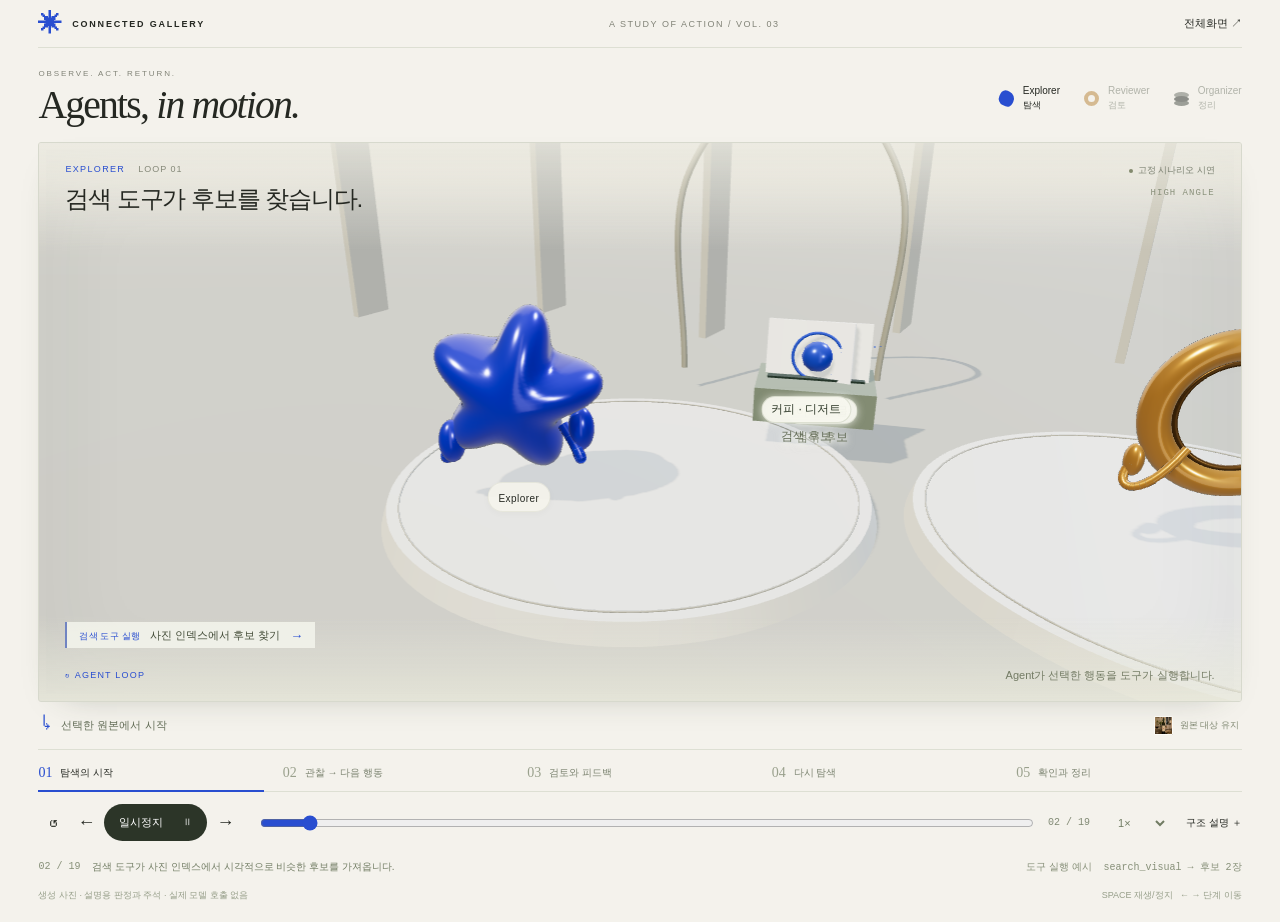
==== commit 82f28e9d: "feat: choreograph agents handling 3D photo objects" ====
--- a/docs/presentations/agent-loop/index.html
+++ b/docs/presentations/agent-loop/index.html
@@ -1,14 +1,14 @@
 <!doctype html>
 <html lang="ko">
-<head><meta charset="utf-8"><meta name="viewport" content="width=device-width,initial-scale=1"><meta name="color-scheme" content="light"><title>Agents at work · Connected Gallery</title><link rel="icon" href="data:,"><link rel="stylesheet" href="style.css"><script type="module" src="app.js"></script></head>
+<head><meta charset="utf-8"><meta name="viewport" content="width=device-width,initial-scale=1"><meta name="color-scheme" content="light"><title>Agents, in motion · Connected Gallery</title><link rel="icon" href="data:,"><link rel="stylesheet" href="style.css?v=embodied3"><script type="module" src="app.js?v=embodied3"></script></head>
 <body>
-  <header class="masthead"><span class="brand"><span class="brand-symbol" aria-hidden="true">✳</span> CONNECTED GALLERY</span><span class="edition">A FILM ABOUT HOW AGENTS WORK / VOL. 02</span><button class="quiet-button" id="fullscreen" type="button">전체화면 ↗</button></header>
+  <header class="masthead"><span class="brand"><span class="brand-symbol" aria-hidden="true">✳</span> CONNECTED GALLERY</span><span class="edition">A STUDY OF ACTION / VOL. 03</span><button class="quiet-button" id="fullscreen" type="button">전체화면 ↗</button></header>
   <main>
-    <div class="intro"><div><span class="eyebrow">OBSERVATION BECOMES THE NEXT ACTION.</span><h1>Agents <em>at work.</em></h1></div><div class="cast" aria-label="Agent 역할"><span data-cast="explorer"><i class="cast-blob"></i>Explorer <small>탐색</small></span><span data-cast="reviewer"><i class="cast-ring"></i>Reviewer <small>검토</small></span><span data-cast="organizer"><i class="cast-stack"></i>Organizer <small>정리</small></span></div></div>
+    <div class="intro"><div><span class="eyebrow">OBSERVE. ACT. RETURN.</span><h1>Agents, <em>in motion.</em></h1></div><div class="cast" aria-label="Agent 역할"><span data-cast="explorer"><i class="cast-blob"></i>Explorer <small>탐색</small></span><span data-cast="reviewer"><i class="cast-ring"></i>Reviewer <small>검토</small></span><span data-cast="organizer"><i class="cast-stack"></i>Organizer <small>정리</small></span></div></div>
     <section class="stage" data-shot="decide" aria-label="현재 agent의 행동과 사진을 따라가는 시연">
       <div class="film-heading"><div><div class="action-eyebrow"><span id="active-agent">EXPLORER</span><span id="scene-count">LOOP 01</span></div><h2 id="action-title">어디서부터 찾을까.</h2></div><div class="film-meta"><span class="demo-label"><i></i> 고정 시나리오 시연</span><span id="camera-label">WIDE</span></div></div>
       <div id="photo-stage-overlay"></div>
-      <div id="viewport" role="img" aria-label="파란 유기체, 호박색 렌즈, 검은 모듈이 사진과 단서를 다루는 입체 장면"></div>
+      <div id="viewport" role="img" aria-label="파란 유기체가 사진을 집어 전달하고, 호박색 렌즈가 사진을 검토하고, 검은 모듈이 결과를 받아 정리하는 입체 장면"></div>
       <div id="fallback" class="fallback" hidden><img src="assets/concept.png" alt="추상 agent의 승인된 콘셉트"><span>3D 대체 화면 · 아래 조작으로 단계 설명을 볼 수 있습니다.</span></div>
       <div id="scene-labels" aria-hidden="true"><div class="agent-label" data-marker="explorer"><b>Explorer</b><small>탐색하는 존재</small></div><div class="agent-label" data-marker="reviewer"><b>Reviewer</b><small>독립적인 검토</small></div><div class="agent-label" data-marker="organizer"><b>Organizer</b><small>관계를 정리</small></div></div>
       <div id="payload" data-direction="outbound"><span id="payload-title">검색 요청</span><strong id="payload-detail">선택한 와인과 비슷한 사진</strong><span class="payload-arrow" aria-hidden="true">→</span></div>
@@ -18,7 +18,7 @@
     <div class="observation-strip"><span class="observation-icon" aria-hidden="true">↳</span><p id="observation">선택한 원본에서 시작</p><span class="anchor-lock"><i class="photo photo-0"></i> 원본 대상 유지</span></div>
     <section class="playback" aria-label="시연 재생 조작"><div class="chapter-nav" id="chapters" aria-label="장면 선택"></div><div class="transport"><div class="transport-buttons"><button id="restart" class="icon-button" type="button" aria-label="처음으로">↺</button><button id="previous" class="icon-button" type="button" aria-label="이전 단계">←</button><button id="play" class="play-button" type="button">재생 <span aria-hidden="true">▶</span></button><button id="next" class="icon-button" type="button" aria-label="다음 단계">→</button></div><label class="scrubber"><span class="sr-only">시연 단계</span><input id="scrubber" type="range" min="0" max="18" step="1" value="0"><span id="progress-label">01 / 19</span></label><label class="speed"><span class="sr-only">재생 속도</span><select id="speed"><option value="0.65">0.65×</option><option value="1" selected>1×</option><option value="1.5">1.5×</option><option value="2">2×</option></select></label><button id="notes-toggle" type="button" class="quiet-button" aria-expanded="false" aria-controls="presenter-notes">구조 설명 ＋</button></div></section>
     <div class="action-context" aria-live="polite" aria-atomic="true"><span id="step-count">01 / 19</span><p id="action-description">선택한 와인 사진을 출발점으로 시각 검색 도구를 선택합니다.</p><span id="evidence-label">선택한 도구</span><code id="evidence-value">search_visual</code></div>
-    <section id="presenter-notes" class="presenter-notes" hidden><div><span class="eyebrow">INNER LOOP</span><h3>관찰이 다음 행동을 바꾼다.</h3><p>검색 → 후보 정보 반환 → 사진 확인 → 이미지 반환의 왕복을 두 차례 보여줍니다. 요청과 응답에 내용을 붙이고, 받은 관찰이 다음 행동 선택에도 남습니다. 카메라는 실제로 접근·이동한 뒤 읽을 수 있는 구도에 정착합니다.</p></div><div><span class="eyebrow">CONDITIONAL FEEDBACK</span><h3>근거를 가지고 한 번 더.</h3><p>첫 검토의 후보가 모두 미통과이고 결과가 불완전합니다. 원본 대상은 유효하고 응답·도구 예산이 남아 있어 한 번 재탐색합니다. 검토 피드백이 와인병의 구체적인 단서를 다음 검색에 반영합니다. 사진 위 표시는 시연용 주석입니다.</p></div><div><span class="eyebrow">EXIT CONDITION</span><h3>확인한 사진으로 마무리.</h3><p>결과 정리기가 연결된 구성의 예시입니다. 독립 검토를 통과한 두 후보를 정리합니다. 실제 실행은 부분 결과·빈 결과·실패로 끝날 수도 있습니다. 사진과 판정은 고정 시나리오이며 내부 사고나 실제 모델 실행 기록이 아닙니다.</p></div></section>
+    <section id="presenter-notes" class="presenter-notes" hidden><div><span class="eyebrow">INNER LOOP</span><h3>관찰이 다음 행동을 바꾼다.</h3><p>검색 → 후보 정보 반환 → 사진 확인 → 이미지 반환의 왕복을 두 차례 보여줍니다. Explorer가 사진을 집고 전달하며, 받은 관찰은 다음 행동 선택에도 남습니다. 카메라는 행동하는 존재와 대상을 함께 따라간 뒤 읽을 수 있는 구도에 정착합니다.</p></div><div><span class="eyebrow">CONDITIONAL FEEDBACK</span><h3>근거를 가지고 한 번 더.</h3><p>Reviewer가 사진을 렌즈에 맞춰 확인합니다. 첫 검토의 후보가 모두 미통과이고 결과가 불완전합니다. 원본 대상은 유효하고 응답·도구 예산이 남아 있어 한 번 재탐색합니다. 돌아온 피드백은 와인병의 구체적인 단서를 다음 검색에 반영합니다.</p></div><div><span class="eyebrow">EXIT CONDITION</span><h3>확인한 사진으로 마무리.</h3><p>결과 정리기가 연결된 구성의 예시입니다. Organizer가 독립 검토를 통과한 두 후보를 받아 정리합니다. 실제 실행은 부분 결과·빈 결과·실패로 끝날 수도 있습니다. 물체를 다루는 동작은 설명을 위한 표현입니다. 사진과 판정은 고정 시나리오이며 내부 사고나 실제 모델 실행 기록이 아닙니다.</p></div></section>
     <p id="load-notice" class="load-notice">화면이 시작되지 않으면 이 폴더의 <strong>start.ps1</strong>로 열어주세요.</p>
     <footer><span>생성 사진 · 설명용 판정과 주석 · 실제 모델 호출 없음</span><span>SPACE 재생/정지 &nbsp; ← → 단계 이동</span></footer>
   </main>
--- a/docs/presentations/agent-loop/style.css
+++ b/docs/presentations/agent-loop/style.css
@@ -1,13 +1,13 @@
-:root{color-scheme:light;--paper:#f7f5f0;--ink:#242724;--muted:#777a71;--line:#dddfd4;--blue:#294ed0;--amber:#a76723}*{box-sizing:border-box}body{margin:0;background:var(--paper);color:var(--ink);font-family:'Segoe UI','Malgun Gothic',sans-serif;-webkit-font-smoothing:antialiased}button,select,input{font:inherit}button{cursor:pointer;color:inherit}button:disabled{opacity:.35;cursor:default}button:hover:not(:disabled){filter:brightness(.92)}button:focus-visible,select:focus-visible,input:focus-visible{outline:2px solid var(--blue);outline-offset:4px}[hidden]{display:none!important}.sr-only{position:absolute;width:1px;height:1px;overflow:hidden;clip:rect(0,0,0,0);white-space:nowrap}
-.masthead{display:flex;align-items:center;justify-content:space-between;gap:20px;height:65px;margin:0 4%;border-bottom:1px solid var(--line)}.brand{display:flex;gap:11px;align-items:center;font-size:11px;letter-spacing:2px;font-weight:600}.brand-symbol{font-size:30px;color:var(--blue)}.edition{font-size:10px;letter-spacing:1.6px;color:var(--muted)}.quiet-button{border:0;background:transparent;font-size:12px;padding:9px 0;white-space:nowrap}main{max-width:1680px;margin:auto;padding:23px 4% 0}.intro{display:flex;justify-content:space-between;align-items:flex-end;gap:24px;margin-bottom:21px}.eyebrow{font-size:10px;letter-spacing:1.7px;color:var(--muted)}h1{font:400 clamp(42px,4.4vw,67px)/1.13 Georgia,serif;letter-spacing:-2.8px;margin:6px 0 0}h1 em{font-weight:400}.cast{display:flex;gap:28px;padding-bottom:6px}.cast>span{display:grid;grid-template-columns:21px auto;column-gap:7px;font-size:12px;color:#868a81;align-items:center;opacity:.58;transition:opacity .3s}.cast>span.active{color:var(--ink);opacity:1}.cast small{grid-column:2;font-size:10px;margin-top:4px}.cast i{grid-row:1/3;display:block}.cast-blob{width:20px;height:20px;border-radius:36% 50% 34% 45%;background:var(--blue);transform:rotate(25deg)}.cast-ring{width:19px;height:19px;border:5px solid #bb8a42;border-radius:50%}.cast-stack{width:19px;height:8px;border-radius:50%;background:#313732;box-shadow:0 5px #50564e,0 -5px #72776e}
-.stage{position:relative;height:550px;overflow:hidden;isolation:isolate;border:1px solid #dfe1d5;background:radial-gradient(ellipse at 50% 40%,#fcfcf7 5%,#edeedc 100%);border-radius:7px}.film-heading{position:absolute;z-index:8;left:30px;right:30px;top:24px;display:flex;justify-content:space-between;align-items:flex-start;gap:20px;pointer-events:none}.action-eyebrow{display:flex;gap:16px;font-size:10px;letter-spacing:1.6px;color:var(--blue)}#scene-count{color:#828576;letter-spacing:1px}.film-heading h2{font-size:clamp(22px,2.1vw,32px);font-weight:500;letter-spacing:-1.5px;line-height:1.4;margin:10px 0 0;word-break:keep-all}.film-meta{display:flex;flex-direction:column;gap:12px;align-items:flex-end;font-size:10px;color:#797d6f}.demo-label{display:flex;align-items:center;gap:6px;white-space:nowrap}.demo-label i{width:5px;height:5px;background:#878c6e;border-radius:50%}#camera-label{font-family:monospace;letter-spacing:1.4px;color:#939884}#viewport,#photo-stage-overlay,#scene-labels{position:absolute;inset:0;pointer-events:none}#viewport{z-index:3}#viewport canvas{display:block;width:100%;height:100%}#photo-stage-overlay{z-index:2}#scene-labels{z-index:6}.agent-label{position:absolute;transform:translate(-50%,0);text-align:center;white-space:nowrap}.agent-label b{font-size:13px;font-weight:600;letter-spacing:.5px}.agent-label small{display:block;font-size:11px;color:#777e6e;margin-top:5px}
-.shot-photo{position:absolute;background:#fffefb;box-shadow:0 8px 22px #4748361a,0 1px 2px #31352514;padding:7px;transform:translate(-50%,-50%);border-radius:2px;will-change:left,top,width;pointer-events:none}.shot-photo .photo{width:100%;aspect-ratio:4/3;background-image:url('assets/gallery.png');background-size:300% 200%;background-repeat:no-repeat;position:relative;overflow:hidden}.photo{background-image:url('assets/gallery.png');background-size:300% 200%;background-repeat:no-repeat}.photo-0{background-position:0 0}.photo-1{background-position:50% 0}.photo-2{background-position:100% 0}.photo-3{background-position:0 100%}.photo-4{background-position:50% 100%}.photo-5{background-position:100% 100%}.photo-caption{display:flex;align-items:center;justify-content:space-between;gap:8px;padding:11px 3px 5px;min-height:35px;font-size:12px;line-height:1.4}.photo-caption>span{color:#85887e;font-size:10px;white-space:nowrap}.photo-caption strong{font-weight:500;word-break:keep-all}.shot-photo[data-role=original]{outline:1px solid #aab897}.shot-photo[data-verdict=supported]{outline:1px solid #748b58}.shot-photo[data-verdict=rejected]{outline:1px solid #be926a}.photo-region{position:absolute;border:2px solid #d4ed8e;border-radius:4px;box-shadow:0 0 0 1000px #13201112}.photo-finding{display:none;position:absolute;bottom:8px;left:8px;right:8px;background:#fafbf4ef;color:#36472e;border-radius:3px;font-size:12px;padding:8px 9px;line-height:1.4}.shot-photo[data-verdict=supported] .photo-finding,.shot-photo[data-verdict=rejected] .photo-finding{display:block}.shot-photo[data-verdict=rejected] .photo-finding{background:#fff2e3f2;color:#895126}.shot-photo[data-verdict=rejected] .photo-region{display:none}.scan-line{position:absolute;left:0;right:0;height:2px;background:#f2c675;box-shadow:0 0 14px #d39c36;top:50%;opacity:0}.stage[data-shot=inspect] .scan-line{opacity:.85}.stage[data-shot=review] .shot-photo[data-role=candidate] .scan-line{opacity:.8}
-#payload{position:absolute;z-index:7;transform:translate(-50%,-50%);max-width:310px;min-width:204px;border:1px solid #b9c5e5;background:#f8faff;box-shadow:0 8px 25px #29437b15;border-radius:8px;padding:12px 39px 12px 15px;pointer-events:none;will-change:left,top}#payload-title{font-size:10px;color:var(--blue);letter-spacing:.3px;display:block;margin-bottom:5px}#payload-detail{display:block;font-size:13px;line-height:1.5;font-weight:500;word-break:keep-all}.payload-arrow{position:absolute;right:14px;top:50%;transform:translateY(-50%);color:var(--blue);font-size:20px}#payload[data-direction=return] .payload-arrow{transform:translateY(-50%) rotate(180deg)}#payload[data-direction=feedback]{background:#fff6e8;border-color:#d1b185;box-shadow:0 8px 25px #93632016}#payload[data-direction=feedback] #payload-title,#payload[data-direction=feedback] .payload-arrow{color:#986028}#payload[data-direction=feedback] .payload-arrow{transform:translateY(-50%) rotate(180deg)}#payload[data-direction=none]{display:none}.request-tag{position:absolute;left:30px;bottom:73px;z-index:7;display:flex;gap:10px;align-items:center;max-width:calc(100% - 60px);font-size:11px}.request-tag>span{color:#898e7e;white-space:nowrap}.request-tag strong{font-size:12px;font-weight:500;color:#555f4e;word-break:keep-all}.stage-bottom{position:absolute;z-index:7;bottom:23px;left:30px;right:30px;display:flex;justify-content:space-between;align-items:center;gap:20px;pointer-events:none}.stage-bottom>span{color:var(--blue);font-size:10px;letter-spacing:1.4px;white-space:nowrap}.stage-bottom p{color:#6e7666;font-size:12px;text-align:right;margin:0;line-height:1.6}.observation-strip{display:flex;align-items:center;gap:12px;padding:15px 4px 16px;border-bottom:1px solid var(--line)}.observation-icon{font-size:22px;color:var(--blue)}#observation{font-size:12px;color:#606856;margin:0;line-height:1.7}.anchor-lock{margin-left:auto;display:flex;align-items:center;gap:8px;font-size:10px;white-space:nowrap;color:#787f70}.anchor-lock i{display:inline-block;width:24px;height:24px;border:2px solid white;transform:rotate(-5deg)}
-.playback{margin-top:19px}.chapter-nav{display:flex;gap:20px;border-bottom:1px solid var(--line)}.chapter-button{flex:1;border:0;background:transparent;text-align:left;position:relative;padding:0 0 12px;display:flex;gap:9px;align-items:center;font-size:11px;color:#7b8172}.chapter-button>span{font:15px Georgia,serif;color:#909785}.chapter-button[aria-current=step]{color:var(--ink)}.chapter-button[aria-current=step]::after{content:'';position:absolute;bottom:-1px;height:2px;left:0;right:0;background:var(--blue)}.chapter-button[aria-current=step]>span{color:var(--blue)}.transport{display:flex;align-items:center;gap:20px;padding:13px 0}.transport-buttons{display:flex;align-items:center;gap:4px}.icon-button{border:0;background:transparent;width:32px;height:34px;font-size:19px;display:grid;place-items:center}.play-button{border:0;border-radius:24px;background:#283126;color:#fff;min-width:107px;display:flex;align-items:center;justify-content:space-between;gap:12px;font-size:11px;padding:12px 16px}.play-button span{font-size:9px}.scrubber{display:flex;align-items:center;gap:13px;flex:1;min-width:90px}.scrubber input{width:100%;min-width:30px;accent-color:var(--blue);height:22px;cursor:pointer}.scrubber>span:last-child{white-space:nowrap;color:#7c8572;font:11px monospace}.speed select{border:0;background:transparent;padding:6px;font-size:11px;color:#68735f}.transport>.quiet-button{font-size:11px}.action-context{display:flex;align-items:center;gap:12px;flex-wrap:wrap;padding:10px 0 17px;color:#818778;font-size:11px}.action-context>span:first-child{font:10px monospace}.action-context p{margin:0;flex:1;font-size:11px;line-height:1.7;color:#666f5d}.action-context code{font-size:10px}.presenter-notes{display:grid;grid-template-columns:repeat(3,1fr);gap:30px;border-top:1px solid var(--line);padding:25px 0}.presenter-notes h3{font-size:16px;font-weight:500}.presenter-notes p{font-size:12px;line-height:1.9;color:#687360;word-break:keep-all}.load-notice{font-size:12px;color:#90642f}footer{display:flex;justify-content:space-between;gap:15px;padding:0 0 20px;font-size:10px;color:#989e8e}.fallback{position:absolute;z-index:5;inset:120px 25px 110px;display:flex;flex-direction:column;align-items:center;gap:12px;background:#f0f1e4}.fallback img{width:100%;max-height:270px;object-fit:contain}.fallback span{font-size:12px;color:#626d56}
-@media(min-width:1600px){.stage{height:610px}}
-@media(max-width:1050px){.edition{display:none}.cast{gap:16px}.cast>span{font-size:11px}.film-heading{left:23px;right:23px}.stage{height:510px}.stage-bottom{left:23px;right:23px}.stage-bottom p{font-size:11px}.action-context>span:nth-last-child(2),.action-context code{display:none}}
-@media(max-width:760px){.masthead{height:58px;margin:0 5%}.brand{font-size:10px;letter-spacing:1px;gap:7px}.brand-symbol{font-size:25px}main{padding:19px 5% 0}.intro{align-items:flex-start;flex-direction:column;gap:15px;margin-bottom:17px}h1{font-size:48px}.eyebrow{font-size:9px}.cast{gap:24px}.cast small{display:none}.cast i{grid-row:1}.stage{height:510px}.film-heading{left:18px;right:18px;top:19px}.film-heading h2{font-size:24px;max-width:230px}.action-eyebrow{font-size:9px;gap:9px}.film-meta{font-size:9px}.demo-label{font-size:8px}.shot-photo{padding:5px}.photo-caption{font-size:12px;padding:8px 2px 4px;display:block;min-height:46px}.photo-caption>span{display:block;font-size:10px;margin-top:3px}.photo-finding{font-size:11px;padding:5px;bottom:5px;left:5px;right:5px}.agent-label b{font-size:12px}.agent-label small{font-size:10px}#payload{min-width:182px;max-width:240px;padding:10px 29px 10px 12px}#payload-detail{font-size:12px}.payload-arrow{right:10px}.request-tag{left:18px;bottom:82px;right:18px;max-width:none;align-items:flex-start;font-size:10px}.request-tag strong{font-size:11px}.stage-bottom{left:18px;right:18px;bottom:18px;align-items:flex-start;flex-direction:column;gap:8px}.stage-bottom p{text-align:left;font-size:11px}.stage-bottom>span{font-size:9px}.observation-strip{align-items:flex-start;gap:8px;padding:13px 0}.observation-icon{font-size:19px}#observation{font-size:11px;flex:1}.anchor-lock{font-size:9px;gap:5px}.anchor-lock i{display:none}.chapter-nav{display:grid;grid-template-columns:repeat(3,1fr);gap:12px 15px}.chapter-button{font-size:10px;gap:5px;padding-bottom:9px}.chapter-button>span{font-size:13px}.transport{flex-wrap:wrap;gap:10px}.scrubber{order:4;flex-basis:100%}.transport>.quiet-button{margin-left:auto}.transport-buttons{gap:0}.presenter-notes{grid-template-columns:1fr;gap:15px}.action-context p{font-size:10px}footer{font-size:9px;line-height:1.7}footer>span:last-child{display:none}}
-@media(max-width:420px){h1{font-size:43px}.stage{height:500px}.film-heading h2{font-size:21px;max-width:205px}.film-heading{left:14px;right:14px}.film-meta{max-width:60px;gap:8px}.demo-label{white-space:normal;font-size:8px;line-height:1.5}.action-eyebrow{font-size:8px;gap:6px}.cast{gap:20px}.cast>span{font-size:10px;column-gap:5px}.film-meta #camera-label{font-size:8px}.chapter-nav{grid-template-columns:1fr 1fr}.request-tag{left:14px;right:14px}.stage-bottom{left:14px;right:14px}.anchor-lock{max-width:65px;white-space:normal;line-height:1.5}.photo-finding{font-size:10px}.shot-photo{padding:4px}#payload{max-width:222px;min-width:176px}.photo-caption strong{font-size:11px}.photo-caption{padding-top:6px}}
+:root{color-scheme:light;--paper:#f4f2ec;--ink:#252822;--muted:#818377;--line:#dddfd3;--blue:#294ed0;--amber:#a36b2f}
+*{box-sizing:border-box}body{margin:0;background:var(--paper);color:var(--ink);font-family:'Segoe UI','Malgun Gothic',sans-serif;-webkit-font-smoothing:antialiased}button,select,input{font:inherit}button{cursor:pointer;color:inherit}button:disabled{opacity:.35;cursor:default}button:hover:not(:disabled){filter:brightness(.92)}button:focus-visible,select:focus-visible,input:focus-visible{outline:2px solid var(--blue);outline-offset:4px}[hidden]{display:none!important}.sr-only{position:absolute;width:1px;height:1px;overflow:hidden;clip:rect(0,0,0,0);white-space:nowrap}
+.masthead{height:48px;margin:0 3%;display:flex;align-items:center;justify-content:space-between;gap:20px;border-bottom:1px solid var(--line)}.brand{display:flex;align-items:center;gap:8px;font-size:9px;letter-spacing:1.8px;font-weight:600}.brand-symbol{font-size:24px;color:var(--blue)}.edition{font-size:9px;letter-spacing:1.5px;color:var(--muted)}.quiet-button{border:0;background:transparent;font-size:11px;padding:9px 0;white-space:nowrap}main{max-width:1720px;margin:auto;padding:14px 3% 0}.intro{display:flex;align-items:center;justify-content:space-between;gap:24px;margin-bottom:15px}.eyebrow{font-size:8px;letter-spacing:1.9px;color:var(--muted)}h1{font:400 clamp(30px,3.1vw,45px)/1.12 Georgia,serif;letter-spacing:-1.8px;margin:3px 0 0}h1 em{font-weight:400}.cast{display:flex;gap:24px;padding-top:8px}.cast>span{display:grid;grid-template-columns:17px auto;column-gap:7px;font-size:10px;align-items:center;color:#787e71;opacity:.53}.cast>span.active{color:var(--ink);opacity:1}.cast small{grid-column:2;font-size:9px;margin-top:3px}.cast i{grid-row:1/3;display:block}.cast-blob{width:15px;height:15px;border-radius:36% 50% 34% 45%;background:var(--blue);transform:rotate(25deg)}.cast-ring{width:15px;height:15px;border:4px solid #bb8a42;border-radius:50%}.cast-stack{width:15px;height:6px;border-radius:50%;background:#313732;box-shadow:0 4px #50564e,0 -4px #72776e}
+.stage{position:relative;height:560px;overflow:hidden;isolation:isolate;border:1px solid #d7d9cd;background:#eeede3;border-radius:3px;box-shadow:0 12px 35px -25px #303a2b66}.stage::before,.stage::after{content:'';position:absolute;pointer-events:none;z-index:5}.stage::before{inset:0;box-shadow:inset 0 0 95px #363b2910;border:7px solid #2d342905}.stage::after{inset:0;background:linear-gradient(180deg,#f0efe6b8 0,transparent 108px,transparent calc(100% - 85px),#ececdebd 100%)}.film-heading{position:absolute;z-index:8;top:21px;left:26px;right:26px;display:flex;align-items:flex-start;justify-content:space-between;gap:20px;pointer-events:none}.action-eyebrow{display:flex;gap:13px;font-size:9px;letter-spacing:1.35px;color:var(--blue)}#scene-count{color:#858979;letter-spacing:1px}.film-heading h2{font-size:clamp(21px,1.9vw,29px);font-weight:500;line-height:1.4;letter-spacing:-1.15px;word-break:keep-all;margin:8px 0 0;max-width:570px}.film-meta{display:flex;flex-direction:column;align-items:flex-end;gap:10px;font-size:9px;color:#787e6e}.demo-label{display:flex;align-items:center;gap:5px;white-space:nowrap}.demo-label i{width:4px;height:4px;background:#82896d;border-radius:50%}#camera-label{font-family:monospace;font-size:9px;letter-spacing:1px;color:#8a917c;max-width:150px;text-align:right;line-height:1.5}#viewport,#photo-stage-overlay,#scene-labels{position:absolute;inset:0;pointer-events:none}#viewport{z-index:3}#viewport canvas{display:block;width:100%;height:100%}#photo-stage-overlay{z-index:6}#scene-labels{z-index:6}.agent-label{position:absolute;transform:translate(-50%,0);text-align:center;white-space:nowrap;background:#f6f5eddf;border:1px solid #858e691f;border-radius:20px;padding:5px 10px;box-shadow:0 2px 7px #30392808}.agent-label b{font-size:10px;font-weight:500;letter-spacing:.45px}.agent-label small{display:none}
+.shot-photo{position:absolute;width:150px;max-width:170px;transform:translate(-50%,0);pointer-events:none;text-align:center;will-change:left,top;filter:drop-shadow(0 1px 4px #eff0eac9)}.photo-caption{display:inline-flex;max-width:100%;flex-direction:column;align-items:center;gap:5px;line-height:1.35}.photo-caption strong{font-size:12px;font-weight:500;color:#333d2d;background:#f7f7eff0;border:1px solid #94a08042;padding:4px 9px;border-radius:15px;max-width:100%;word-break:keep-all}.photo-caption>span{font-size:12px;color:#626b56;text-shadow:0 1px 5px #f5f5eb;word-break:keep-all}.shot-photo[data-role=original] .photo-caption strong{color:#56603f;border-color:#9cae7780;background:#f0f2e5f2}.shot-photo[data-verdict=supported] .photo-caption strong{color:#416038;border-color:#8aab6480;background:#eaf0dff5}.shot-photo[data-verdict=rejected] .photo-caption strong{color:#906332;border-color:#c7a37080;background:#fbf0def5}
+#payload{position:absolute;left:26px;right:26px;bottom:53px;top:auto;z-index:7;width:max-content;max-width:calc(100% - 52px);display:flex;align-items:baseline;gap:10px;border:0;border-left:2px solid #7184c2;border-radius:0;background:#f4f5edda;padding:5px 12px;pointer-events:none}#payload-title{font-size:9px;color:var(--blue);letter-spacing:.2px;white-space:nowrap}#payload-detail{display:block;font-size:11px;font-weight:500;line-height:1.5;color:#434c38;word-break:keep-all}.payload-arrow{font-size:13px;color:var(--blue);align-self:center}#payload[data-direction=return] .payload-arrow,#payload[data-direction=feedback] .payload-arrow{transform:rotate(180deg)}#payload[data-direction=feedback]{border-color:#bb8e4d;background:#f9f1e4de}#payload[data-direction=feedback] #payload-title,#payload[data-direction=feedback] .payload-arrow{color:#956331}#payload[data-direction=none]{display:none}.request-tag{display:none}.stage-bottom{position:absolute;z-index:7;left:26px;right:26px;bottom:18px;display:flex;align-items:center;justify-content:space-between;gap:20px;pointer-events:none}.stage-bottom>span{font-size:9px;letter-spacing:1.2px;color:var(--blue);white-space:nowrap}.stage-bottom p{font-size:11px;line-height:1.5;margin:0;color:#737b64;text-align:right;max-width:62%}.observation-strip{display:flex;align-items:center;gap:10px;padding:12px 3px;border-bottom:1px solid var(--line)}.observation-icon{font-size:20px;color:var(--blue)}#observation{font-size:11px;line-height:1.6;color:#636d57;margin:0}.anchor-lock{margin-left:auto;display:flex;align-items:center;gap:7px;font-size:9px;white-space:nowrap;color:#818973}.anchor-lock i{width:19px;height:19px;border:1px solid #fdfcf7;display:inline-block;border-radius:1px}.photo{background-image:url('assets/gallery.png');background-size:300% 200%;background-repeat:no-repeat}.photo-0{background-position:0 0}.photo-1{background-position:50% 0}.photo-2{background-position:100% 0}.photo-3{background-position:0 100%}.photo-4{background-position:50% 100%}.photo-5{background-position:100% 100%}
+.playback{margin-top:15px}.chapter-nav{display:flex;gap:19px;border-bottom:1px solid var(--line)}.chapter-button{flex:1;position:relative;display:flex;align-items:center;gap:8px;border:0;background:transparent;padding:0 0 10px;text-align:left;font-size:10px;color:#7b8370}.chapter-button>span{font:14px Georgia,serif;color:#9aa18d}.chapter-button[aria-current=step]{color:var(--ink)}.chapter-button[aria-current=step]::after{content:'';position:absolute;left:0;right:0;bottom:-1px;height:2px;background:var(--blue)}.chapter-button[aria-current=step]>span{color:var(--blue)}.transport{display:flex;align-items:center;gap:18px;padding:12px 0}.transport-buttons{display:flex;align-items:center;gap:3px}.icon-button{display:grid;place-items:center;width:30px;height:34px;font-size:18px;border:0;background:transparent}.play-button{display:flex;align-items:center;justify-content:space-between;gap:12px;min-width:103px;padding:11px 15px;border:0;border-radius:25px;background:#2c3528;color:#fff;font-size:11px}.play-button span{font-size:9px}.scrubber{display:flex;align-items:center;gap:12px;flex:1;min-width:90px}.scrubber input{width:100%;min-width:30px;accent-color:var(--blue);height:22px;cursor:pointer}.scrubber>span:last-child{white-space:nowrap;color:#818a75;font:10px monospace}.speed select{border:0;background:transparent;padding:6px;font-size:11px;color:#717c63}.transport>.quiet-button{font-size:10px}.action-context{display:flex;align-items:center;gap:12px;flex-wrap:wrap;padding:5px 0 14px;font-size:10px;color:#879079}.action-context>span:first-child{font:10px monospace}.action-context p{flex:1;margin:0;font-size:10px;line-height:1.7;color:#727d64}.action-context code{font-size:10px}.presenter-notes{display:grid;grid-template-columns:repeat(3,1fr);gap:30px;border-top:1px solid var(--line);padding:25px 0}.presenter-notes h3{font-size:15px;font-weight:500}.presenter-notes p{font-size:12px;line-height:1.9;color:#687360;word-break:keep-all}.load-notice{font-size:12px;color:#90642f}footer{display:flex;justify-content:space-between;gap:15px;padding:0 0 20px;font-size:9px;color:#969e89}.fallback{position:absolute;z-index:5;inset:105px 25px 100px;display:flex;flex-direction:column;align-items:center;gap:12px;background:#eeede3}.fallback img{width:100%;max-height:270px;object-fit:contain}.fallback span{font-size:12px;color:#626d56}
+@media(min-width:1600px){.stage{height:620px}}
+@media(max-width:1050px){.edition{display:none}.cast{gap:17px}.film-heading{left:22px;right:22px}.film-heading h2{font-size:25px}.stage-bottom{left:22px;right:22px}#payload{left:22px;right:22px;max-width:calc(100% - 44px)}.action-context>span:nth-last-child(2),.action-context code{display:none}}
+@media(max-width:760px){.masthead{height:43px;margin:0 16px}.brand{font-size:8px;letter-spacing:1.15px}.brand-symbol{font-size:21px}.masthead>.quiet-button{font-size:10px}main{padding:13px 16px 0}.intro{gap:13px;flex-wrap:wrap;margin-bottom:13px}.eyebrow{font-size:7px}h1{font-size:34px;letter-spacing:-1.4px}.cast{gap:13px;padding:0}.cast>span{font-size:9px;grid-template-columns:13px auto;gap:5px}.cast small{display:none}.cast i{grid-row:1}.cast-blob,.cast-ring{width:12px;height:12px}.cast-ring{border-width:3px}.cast-stack{width:12px;height:5px;box-shadow:0 3px #50564e,0 -3px #72776e}.stage{height:560px}.film-heading{top:19px;left:19px;right:19px;gap:12px}.film-heading h2{font-size:22px;max-width:350px;letter-spacing:-1px}.action-eyebrow{font-size:8px;gap:9px}.film-meta{font-size:8px;gap:7px;max-width:100px}.demo-label{font-size:8px}#camera-label{font-size:8px;letter-spacing:.65px;max-width:100px}.agent-label{padding:4px 8px}.agent-label b{font-size:9px}.shot-photo{width:145px;max-width:145px}.photo-caption strong{font-size:12px;padding:4px 8px}.photo-caption>span{font-size:12px}#payload{left:19px;right:19px;max-width:calc(100% - 38px);bottom:64px;padding:4px 9px;gap:8px}#payload-title{font-size:8px}#payload-detail{font-size:10px}.stage-bottom{left:19px;right:19px;bottom:17px;align-items:flex-start;flex-direction:column;gap:6px}.stage-bottom>span{font-size:8px}.stage-bottom p{max-width:100%;text-align:left;font-size:10px}.observation-strip{gap:7px;padding:11px 0}.observation-icon{font-size:18px}#observation{font-size:10px}.anchor-lock{font-size:8px;gap:5px}.anchor-lock i{display:none}.playback{margin-top:12px}.chapter-nav{gap:9px}.chapter-button{font-size:9px;gap:5px;line-height:1.5;align-items:flex-start}.chapter-button>span{font-size:12px}.transport{gap:8px;flex-wrap:wrap}.transport-buttons{gap:0}.transport>.quiet-button{margin-left:auto}.scrubber{order:4;flex-basis:100%}.presenter-notes{grid-template-columns:1fr;gap:13px}.action-context{padding-top:3px}.action-context p{font-size:10px}footer{font-size:8px;line-height:1.7}footer>span:last-child{display:none}}
+@media(max-width:480px){.intro{gap:12px;margin-bottom:13px}h1{font-size:34px}.intro>div:first-child{width:100%}.cast{gap:20px}.stage{height:520px}.film-heading{left:14px;right:14px;top:16px}.film-heading h2{font-size:20px;max-width:225px;line-height:1.45}.film-meta{max-width:70px}.demo-label{white-space:normal;font-size:7px;line-height:1.5;max-width:63px;align-items:flex-start}.demo-label i{flex-shrink:0;margin-top:4px}#camera-label{font-size:7px;max-width:70px}.action-eyebrow{font-size:7px;gap:7px;letter-spacing:.7px}.stage::before{border-width:5px}.shot-photo{width:118px;max-width:118px}.photo-caption strong{font-size:12px;padding:3px 6px}.photo-caption>span{font-size:12px}.agent-label b{font-size:8px}.agent-label{padding:3px 7px}#payload{left:14px;right:14px;max-width:calc(100% - 28px);bottom:68px;gap:6px;padding:4px 8px;align-items:center}#payload-detail{font-size:10px}.payload-arrow{display:none}.stage-bottom{left:14px;right:14px;bottom:16px;gap:5px}.stage-bottom p{font-size:9px;line-height:1.5}.anchor-lock{max-width:62px;white-space:normal;line-height:1.5}.chapter-nav{display:grid;grid-template-columns:repeat(3,1fr);gap:10px 11px}.chapter-button{font-size:9px;padding-bottom:8px}.fallback{inset:105px 14px 100px}.fallback span{font-size:10px}.transport-buttons .icon-button{width:25px}.play-button{min-width:94px}}
+@media(max-width:350px){.masthead{margin:0 12px}main{padding-left:12px;padding-right:12px}.film-heading h2{font-size:18px;max-width:185px}.film-meta{max-width:60px}.photo-caption>span{font-size:12px}.shot-photo{width:100px;max-width:100px}.speed select{padding-left:2px;padding-right:2px}.transport{gap:6px}}
 @media(prefers-reduced-motion:reduce){*,*::before,*::after{transition:none!important}}
-.stage[data-shot=review] .request-tag,.stage[data-shot=organize] .request-tag,.stage[data-shot=done] .request-tag{display:none}
-@media(max-width:760px){.agent-label small{display:none}.photo-caption strong{font-size:12px}}
